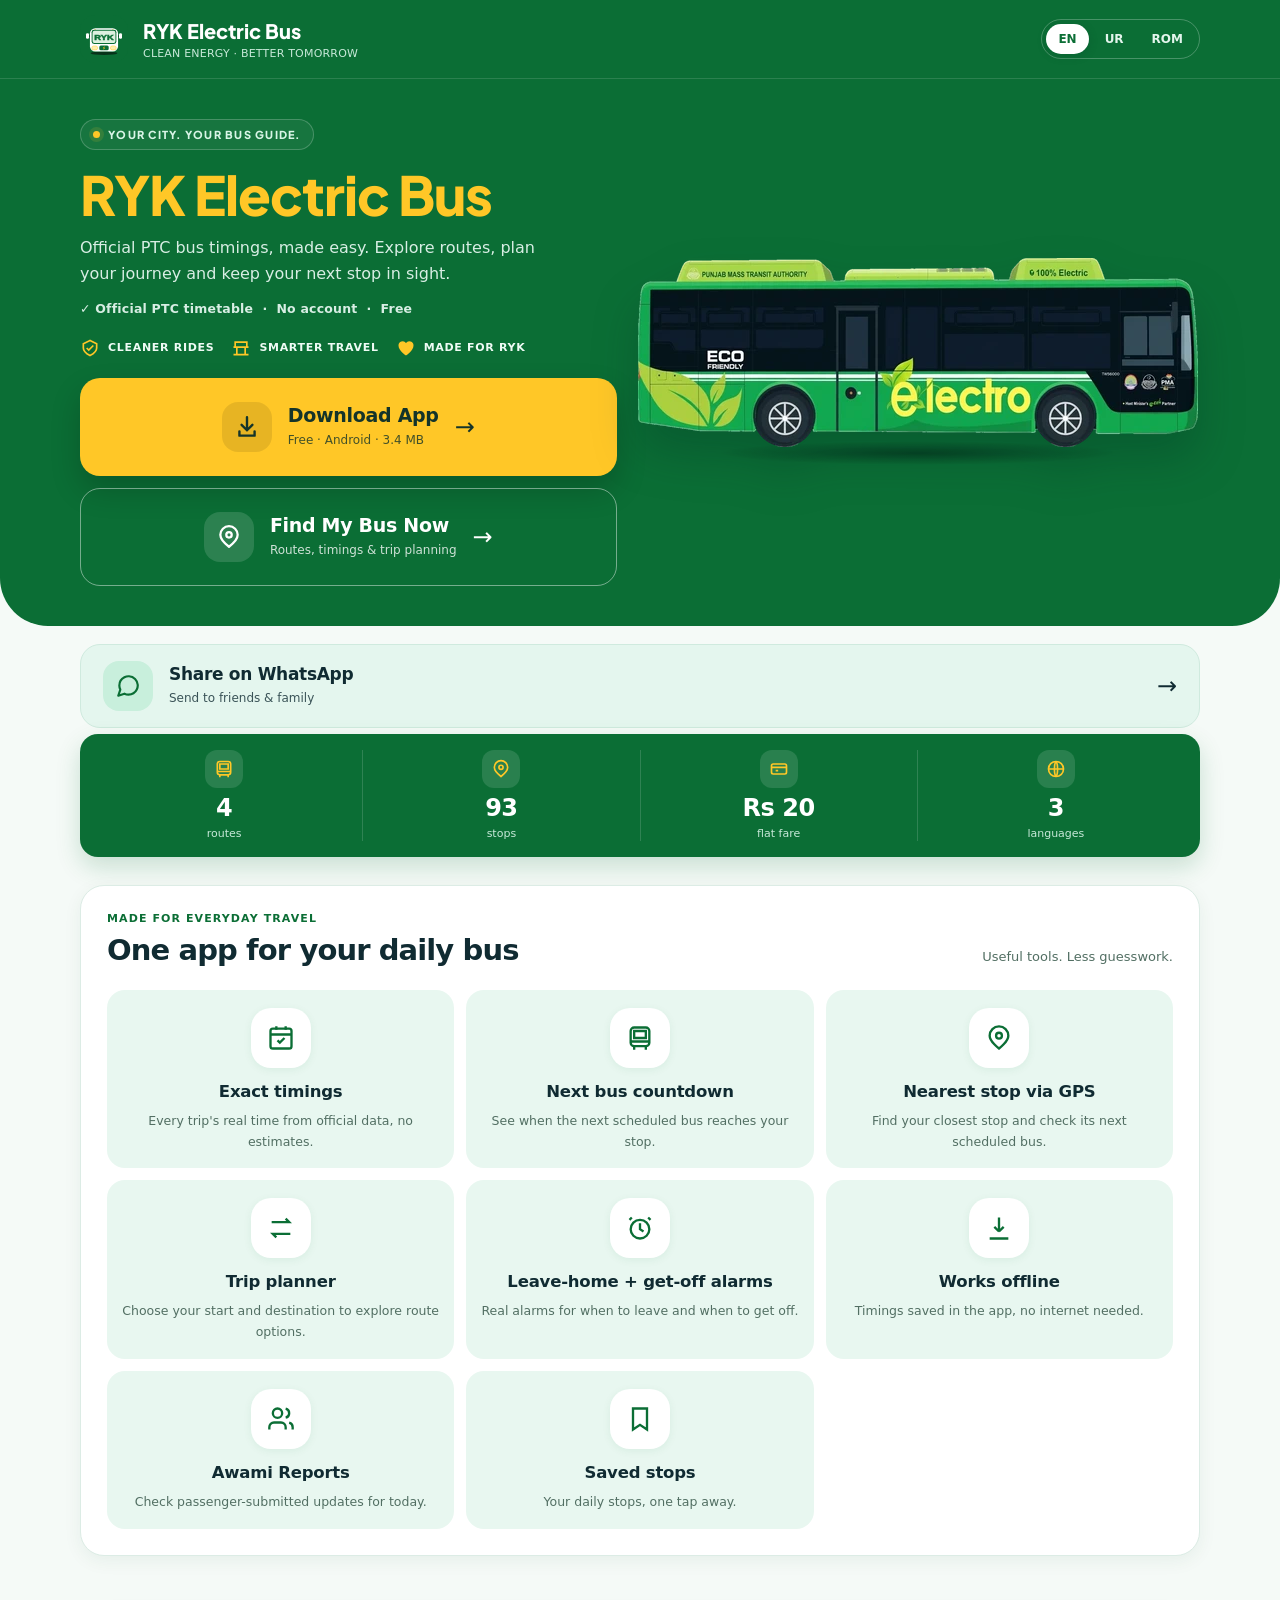
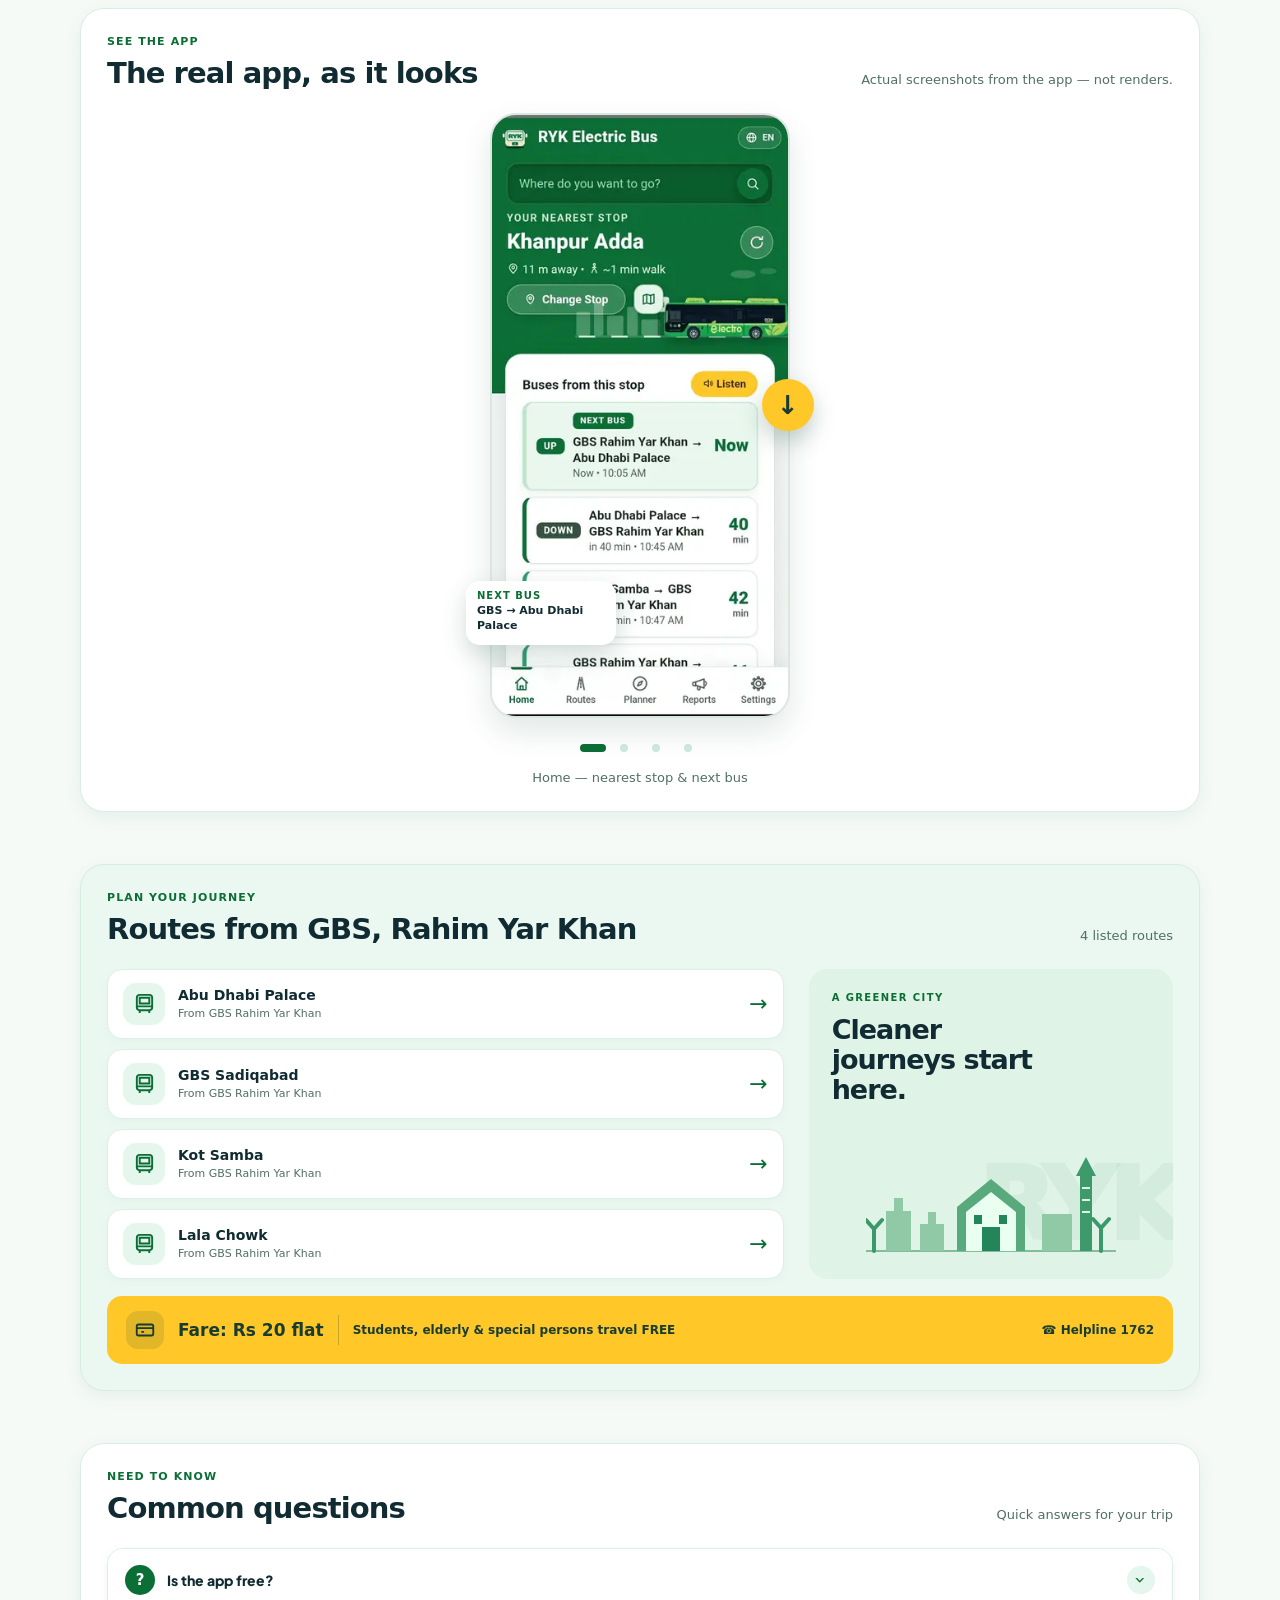
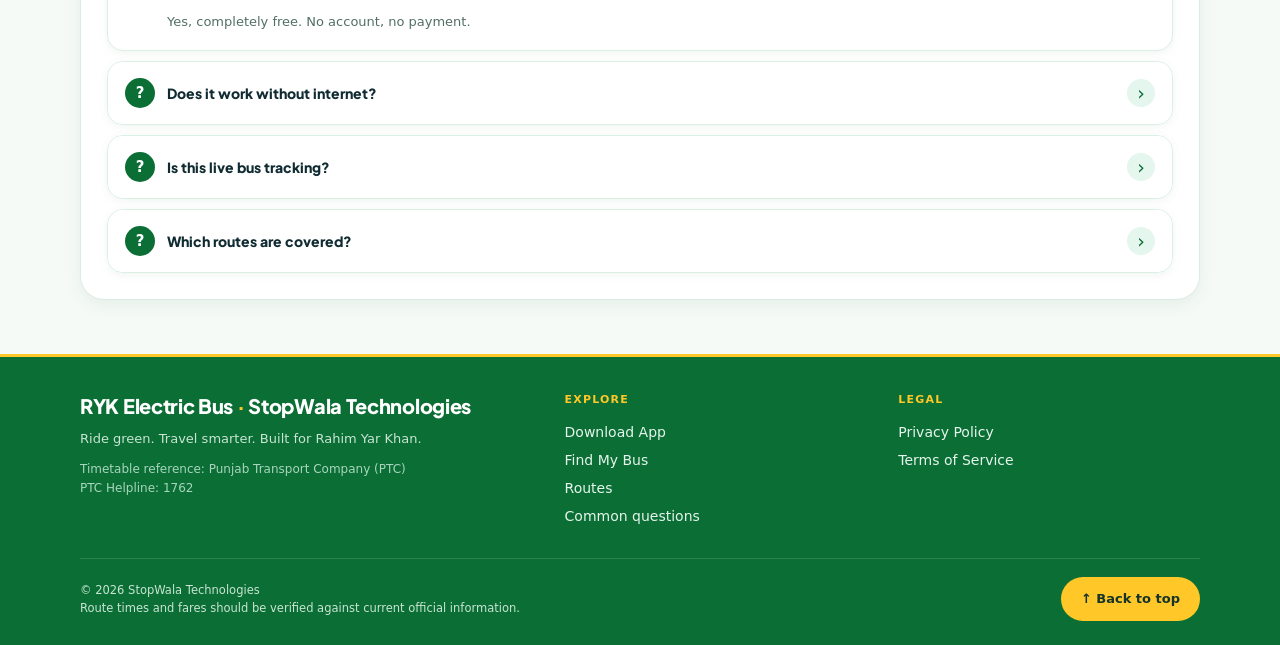
==== index.html @ f7f1b294 "Web Proxy MVP — custom proxy per session" ====
<!DOCTYPE html>
<html lang="en">
<head>
<meta charset="UTF-8">
<meta name="viewport" content="width=device-width, initial-scale=1">
<title>RYK Electric Bus — Rahim Yar Khan Bus Timings & Routes</title>
<meta name="description" content="PTC Electric Bus Rahim Yar Khan timings: all 4 routes from GBS to Abu Dhabi Palace, Sadiqabad, Kot Samba & Lala Chowk. Nearest stop, planner, alarms, offline. Free.">
<meta name="theme-color" content="#0b6e4f">
<meta property="og:title" content="RYK Electric Bus — Rahim Yar Khan Bus Timings & Routes">
<meta property="og:description" content="PTC Electric Bus Rahim Yar Khan timings: all 4 routes from GBS to Abu Dhabi Palace, Sadiqabad, Kot Samba & Lala Chowk. Nearest stop, planner, alarms, offline. Free.">
<meta property="og:type" content="website">
<meta property="og:url" content="https://rykbus.dpdns.org/">
<meta property="og:image" content="https://rykbus.dpdns.org/og-image.jpg">
<meta property="og:image:width" content="2048">
<meta property="og:image:height" content="1081">
<meta property="og:image:alt" content="RYK Electric Bus — Rahim Yar Khan bus timings, routes and stops">
<meta name="twitter:card" content="summary_large_image">
<meta name="twitter:image" content="https://rykbus.dpdns.org/og-image.jpg">
<link rel="canonical" href="https://rykbus.dpdns.org/">
<meta name="keywords" content="RYK Electric Bus, Rahim Yar Khan electric bus, PTC Electric Bus, RYK bus timings, Rahim Yar Khan bus routes, GBS Rahim Yar Khan, Abu Dhabi Palace bus, Sadiqabad bus, Kot Samba bus, Lala Chowk bus, eTransit Punjab">
<script type="application/ld+json">{"@context":"https://schema.org","@type":"MobileApplication","name":"RYK Electric Bus","applicationCategory":"TravelApplication","operatingSystem":"Android","offers":{"@type":"Offer","price":"0","priceCurrency":"PKR"},"author":{"@type":"Organization","name":"StopWala Technologies"},"inLanguage":["en","ur"],"description":"PTC Electric Bus Rahim Yar Khan timings: all 4 routes from GBS to Abu Dhabi Palace, Sadiqabad, Kot Samba & Lala Chowk. Nearest stop, planner, alarms, offline. Free."}</script>
<!-- GA4 (web-only): gtag.js loads + config fires ONLY on the real website host.
     The same files are bundled inside the Android app (appassets/local origin),
     so app usage never pollutes website analytics. Async + wrapped in try/catch
     so it never blocks rendering and fails silently offline. -->
<script>
(function(){try{
var h=location.hostname;
if(h!=="rykbus.dpdns.org"&&h!=="www.rykbus.dpdns.org")return;
window.dataLayer=window.dataLayer||[];
window.gtag=function(){window.dataLayer.push(arguments);};
window.gtag("js",new Date());
window.gtag("config","G-5K8GK2FSLQ");
var done=false;
function loadGA(){if(done)return;done=true;
var s=document.createElement("script");
s.async=true;
s.src="https://www.googletagmanager.com/gtag/js?id=G-5K8GK2FSLQ";
(document.head||document.documentElement).appendChild(s);}
["pointerdown","keydown","scroll","touchstart"].forEach(function(e){window.addEventListener(e,loadGA,{once:true,passive:true});});
setTimeout(loadGA,4000);
}catch(e){/* analytics must never break the app */}})();
</script>
<meta name="mobile-web-app-capable" content="yes">
<meta name="apple-mobile-web-app-capable" content="yes">
<meta name="apple-mobile-web-app-status-bar-style" content="default">
<link rel="preconnect" href="https://www.googletagmanager.com">
<link rel="preconnect" href="https://www.google-analytics.com">
<link rel="manifest" href="manifest.json">
<link rel="icon" href="icon-192.png">
<link rel="apple-touch-icon" href="icon-192.png">
<link rel="preload" as="image" imagesrcset="splash-bus-apk-560.webp 560w, splash-bus-apk-880.webp 880w, splash-bus-apk.webp 1250w" imagesizes="(max-width:760px) calc(100vw - 28px), 560px" fetchpriority="high">
<style>@font-face{font-family:'Plus Jakarta Sans';font-style:normal;font-weight:700;font-display:swap;src:url(./fonts/plus-jakarta-sans-latin.woff2) format('woff2')}@font-face{font-family:'Plus Jakarta Sans';font-style:normal;font-weight:800;font-display:swap;src:url(./fonts/plus-jakarta-sans-latin.woff2) format('woff2')}
:root{
  --green:#0B6E35;--mint:#e8f7f0;--mint2:#f4fbf7;--yellow:#FFC727;--ink:#102b32;--muted:#526f63;
  --line:#dcece5;--white:#fff;--shadow:0 14px 36px rgba(11,110,53,.09);
}
*{box-sizing:border-box;margin:0;padding:0}
html{scroll-behavior:smooth}
body{font-family:Inter,ui-sans-serif,system-ui,-apple-system,"Segoe UI",Roboto,Arial,sans-serif;background:#f5faf7;color:var(--ink);-webkit-font-smoothing:antialiased}
a{color:inherit;text-decoration:none}
button,a{-webkit-tap-highlight-color:transparent}
button{font:inherit}
.container{width:min(1120px,calc(100% - 36px));margin-inline:auto}
img{height:auto}
.topbar{position:sticky;top:0;z-index:20;background:var(--green);color:white;border-bottom:1px solid rgba(255,255,255,.13)}
.nav{min-height:78px;display:flex;align-items:center;gap:15px}
.brandmark{width:48px;height:48px;border-radius:15px;flex:none;overflow:hidden}
.brandmark img{width:48px;height:48px;display:block}
.brand{min-width:0;flex:1}
.brand h1{font-family:'Plus Jakarta Sans',system-ui,-apple-system,"Segoe UI",Roboto,sans-serif;font-size:clamp(16px,2vw,20px);font-weight:800;letter-spacing:0;line-height:1.15}
.brand p{font-size:11px;color:#c8e9d9;margin-top:5px;letter-spacing:.2px}
.lang{display:flex;align-items:center;gap:4px;border:1px solid rgba(255,255,255,.25);border-radius:999px;padding:4px}
.lang button{border:0;background:transparent;color:#e3f5ec;padding:8px 12px;border-radius:999px;font-size:12px;font-weight:800;cursor:pointer}
.lang button.active{background:#fff;color:var(--green);box-shadow:0 2px 8px #003e2d40}
.hero{position:relative;overflow:hidden;color:#fff;background:var(--green);border-radius:0 0 48px 48px}
.hero-grid{min-height:420px;display:grid;grid-template-columns:1fr 1.05fr;grid-template-areas:"text bus" "actions bus";align-items:center;gap:20px;padding-top:40px;padding-bottom:40px;position:relative;z-index:1}.hero-text{grid-area:text}.hero-actions{grid-area:actions;display:grid;grid-template-columns:1fr;gap:12px}.bus-stage{grid-area:bus}
.eyebrow{font-family:'Plus Jakarta Sans',system-ui,-apple-system,"Segoe UI",Roboto,sans-serif;display:inline-flex;align-items:center;gap:8px;padding:8px 12px;border:1px solid #ffffff35;background:#ffffff0d;border-radius:999px;color:#d9f5e7;font-size:11px;font-weight:800;letter-spacing:1.25px;text-transform:uppercase}
.eyebrow i{width:7px;height:7px;background:var(--yellow);border-radius:50%;box-shadow:0 0 0 4px #ffc72720}
.hero h2{font-family:'Plus Jakarta Sans',system-ui,-apple-system,"Segoe UI",Roboto,sans-serif;font-size:clamp(34px,4.8vw,54px);line-height:.99;letter-spacing:-1px;font-weight:800;margin:18px 0 14px;max-width:570px}
.hero h2 span{color:var(--yellow)}
.hero-copy{font-size:16px;line-height:1.6;color:#d8eee4;max-width:460px}
.hero-points{display:flex;flex-wrap:wrap;gap:17px;margin-top:22px}
.hero-point{display:flex;align-items:center;gap:8px;font-size:11px;font-weight:800;letter-spacing:.7px;color:#effbf5}
.hero-point svg{width:20px;height:20px;color:var(--yellow)}
.bus-stage{min-height:300px;display:grid;place-items:center;position:relative}
.bus-photo{display:block}@keyframes busIn{from{transform:translateX(-24px);opacity:0}to{transform:translateX(0);opacity:1}}.bus-wrap{animation:busIn 1.1s ease-out both}@media (prefers-reduced-motion:reduce){.bus-wrap{animation:none}}.bus-wrap{position:relative;width:100%;max-width:560px}.bus-photo{width:100%;display:block;position:relative;z-index:1;filter:drop-shadow(0 25px 22px #002f2545)}.road{display:none}.hero-stats{display:none}.bus-ground{position:absolute;left:50%;transform:translateX(-50%);top:100%;margin-top:-6px;width:72%;height:24px;background:radial-gradient(ellipse at center,rgba(0,25,18,.5) 0%,rgba(0,25,18,0) 70%);pointer-events:none;z-index:0}
.actions{display:grid;grid-template-columns:1fr 1fr;gap:16px;margin-top:-1px;padding-top:22px;padding-bottom:22px}
.action{display:flex;align-items:center;justify-content:center;gap:16px;padding:20px 22px;border-radius:20px;min-height:98px;transition:transform .2s,box-shadow .2s}
.action:hover{transform:translateY(-3px);box-shadow:var(--shadow)}
.action.primary{background:var(--yellow);color:#14342a;box-shadow:0 14px 30px #00000030}
.action.secondary{background:transparent;color:#fff;border:1.5px solid #ffffff70}
.action-icon{width:50px;height:50px;border-radius:16px;display:grid;place-items:center;flex:none}
.primary .action-icon{background:#00000018;color:#14342a}
.secondary .action-icon{background:#ffffff22;color:#fff}
.action-icon svg{width:26px;height:26px}
.action-text{flex:none}
.action-text strong{display:block;font-size:19px;letter-spacing:-.3px}
.action-text small{display:block;margin-top:5px;font-size:12px;line-height:1.5;opacity:.8}
.arrow{font-size:24px;font-weight:400}
.section{padding:26px 0}
.panel{background:#fff;border:1px solid var(--line);border-radius:24px;box-shadow:0 5px 18px #164d3510;padding:26px}
.section-head{display:flex;align-items:end;justify-content:space-between;gap:16px;margin-bottom:23px}
.section-head h3{font-size:clamp(22px,3vw,29px);letter-spacing:-.9px;font-weight:850}
.section-head p{color:var(--muted);font-size:13px;line-height:1.5}
.mini-label{font-size:11px;color:var(--green);font-weight:850;letter-spacing:1.1px;text-transform:uppercase;margin-bottom:8px}
.features{display:grid;grid-template-columns:repeat(3,1fr);gap:12px}
.feature{padding:18px 14px 16px;text-align:center;background:var(--mint);border-radius:18px}
.feature-icon{width:60px;height:60px;border-radius:20px;background:#fff;color:var(--green);display:grid;place-items:center;margin:0 auto 13px;box-shadow:0 2px 8px #0b6e3512}
.feature-icon svg{width:28px;height:28px}
.feature h4{font-size:16.5px;font-weight:800;line-height:1.35;margin-bottom:8px;letter-spacing:-.2px}
.feature p{font-size:12.5px;line-height:1.65;color:var(--muted)}
.shots{display:grid;grid-template-columns:repeat(4,1fr);gap:16px}
.shot{text-align:center}
.shot .frame{border:2px solid #dde7e1;border-radius:26px;overflow:hidden;box-shadow:0 8px 20px #164d3512;background:#fff}
.shot .frame img{width:100%;display:block}
.shot b{display:block;font-size:13px;margin-top:10px}
.shot span{font-size:11.5px;color:var(--muted)}
.routes-panel{background:#eaf8f1;border-color:#d4eee1}
.route-layout{display:grid;grid-template-columns:1.3fr .7fr;gap:25px;align-items:stretch}
.route-list{display:grid;gap:10px}
.route-card{display:flex;align-items:center;gap:13px;background:#fff;border:1px solid #dceee5;border-radius:15px;padding:13px 15px;box-shadow:0 3px 9px #15553a08;transition:transform .2s,border-color .2s}
.route-card:hover{transform:translateX(3px);border-color:#8bc9a9}
.route-icon{width:42px;height:42px;border-radius:13px;background:#e5f7ed;color:var(--green);display:grid;place-items:center;flex:none}
.route-icon svg{width:23px;height:23px}
.route-name{display:block;font-size:14px;font-weight:850}
.route-sub{display:block;font-size:11px;color:var(--muted);margin-top:4px}
.route-arrow{margin-left:auto;font-size:22px;color:var(--green)}
.city-card{border-radius:19px;background:#dff3e6;padding:23px;display:flex;flex-direction:column;justify-content:space-between;min-height:280px;overflow:hidden;position:relative}
.city-card:after{content:"RYK";font-size:100px;letter-spacing:-7px;font-weight:950;color:#0b6e350d;position:absolute;bottom:15px;right:-5px}
.city-card .city-tag{font-size:10px;letter-spacing:1.4px;text-transform:uppercase;font-weight:850;color:var(--green)}
.city-card h4{font-size:27px;line-height:1.12;letter-spacing:-1px;max-width:220px;margin-top:12px;position:relative;z-index:1}
.city-art{width:100%;max-width:250px;align-self:center;position:relative;z-index:1;margin-top:15px}
.farebar{display:flex;align-items:center;gap:14px;background:var(--yellow);border-radius:15px;padding:15px 19px;margin-top:17px;color:#183c30}
.fare-icon{width:38px;height:38px;background:#173f3020;border-radius:12px;display:grid;place-items:center;flex:none}
.fare-icon svg{width:22px;height:22px}
.fare-main{font-size:17px;font-weight:900;white-space:nowrap}
.fare-divider{height:30px;width:1px;background:#19463240}
.fare-note{font-size:12px;font-weight:650;line-height:1.5;flex:1}
.helpline{font-size:12px;font-weight:850;white-space:nowrap}
.faq-list{display:grid;gap:10px}
.faq-item{background:#fff;border:1px solid #dcefe4;border-radius:16px;box-shadow:0 2px 10px #0b6e3510;overflow:hidden}
.faq-q{display:flex;align-items:center;gap:12px;padding:16px 17px;width:100%;background:#fff;border:0;text-align:left;cursor:pointer;color:var(--ink)}
.qmark{width:30px;height:30px;border-radius:99px;background:var(--green);color:white;display:grid;place-items:center;font-size:15px;font-weight:900;flex:none}
.qtext{flex:1;font-family:'Plus Jakarta Sans',system-ui,-apple-system,"Segoe UI",Roboto,sans-serif;font-size:14px;font-weight:800}
.chevron{width:28px;height:28px;flex:none;border-radius:99px;background:#e4f6ee;color:var(--green);display:grid;place-items:center;font-size:19px;transition:transform .2s}
.faq-answer{display:none;padding:0 17px 17px 59px;color:var(--muted);font-size:13px;line-height:1.7}
.faq-item.open .faq-answer{display:block}
.faq-item.open .chevron{transform:rotate(90deg)}
.footer{margin-top:28px;background:var(--green);color:#e5f6ed;padding:36px 0 24px;border-top:3px solid var(--yellow)}
.foot-grid{display:grid;grid-template-columns:1.5fr 1fr 1fr;gap:32px}
.foot-brand{font-family:'Plus Jakarta Sans',system-ui,-apple-system,"Segoe UI",Roboto,sans-serif;font-size:20px;font-weight:800;color:#fff;letter-spacing:-.3px}
.foot-tag{font-size:13px;line-height:1.7;color:#c8e5d3;margin-top:10px}
.foot-ref{font-size:12px;color:#a8d6bd;margin-top:10px;line-height:1.6}
.foot-col h4{font-size:11px;letter-spacing:1.2px;text-transform:uppercase;color:var(--yellow);margin-bottom:12px}
.foot-col a{display:block;color:#e5f6ed;text-decoration:none;font-size:14px;padding:6px 0}
.foot-bottom{border-top:1px solid #ffffff20;margin-top:28px;padding-top:18px;display:flex;justify-content:space-between;align-items:center;gap:16px;flex-wrap:wrap;color:#c8e5d3;font-size:11.5px;line-height:1.6}
.to-top{background:var(--yellow);color:#14342a;border:0;border-radius:999px;padding:12px 20px;font-size:13px;font-weight:800;cursor:pointer;white-space:nowrap;text-decoration:none}
.wa-wrap{margin-top:18px}.wa-share{display:flex;align-items:center;gap:16px;padding:16px 22px;border-radius:20px;background:#e4f6ee;border:1px solid #cfeade;color:var(--ink);text-decoration:none;margin-bottom:6px}
.wa-share .wa-icon{width:50px;height:50px;flex:none;border-radius:16px;background:#c8efdc;color:var(--green);display:grid;place-items:center}
.wa-share .wa-icon svg{width:26px;height:26px}
.wa-share strong{display:block;font-size:17px;letter-spacing:-.3px}
.wa-share small{display:block;margin-top:5px;font-size:12px;line-height:1.5;opacity:.8}
.wa-share .arrow{font-size:24px;font-weight:400;margin-left:auto}
.sticky-dl{display:none;position:fixed;left:12px;right:12px;bottom:12px;z-index:60;background:var(--green);color:#fff;border-radius:16px;padding:12px 14px;box-shadow:0 12px 28px #00000045;align-items:center;gap:12px}
.sticky-dl.show{display:flex}
@media(min-width:761px){.sticky-dl{display:none!important}}
.sticky-dl a{flex:1;color:#fff;text-decoration:none}
.sticky-dl strong{display:block;font-size:15px}
.sticky-dl small{display:block;font-size:11.5px;opacity:.85;margin-top:2px}
.sticky-x{width:32px;height:32px;flex:none;border:0;border-radius:99px;background:#ffffff22;color:#fff;font-size:20px;line-height:1;cursor:pointer}
@media(max-width:760px){
 .container{width:min(100% - 28px,560px)}
 .nav{min-height:68px;gap:10px}.brandmark{width:42px;height:42px;border-radius:13px}.brandmark img{width:42px;height:42px}
 .brand h1{font-size:13px}.brand p{font-size:9px}.lang button{padding:7px 8px;font-size:10px}
 .hero-grid{flex:1;display:flex;flex-direction:column;align-items:stretch;grid-template-columns:1fr;gap:0;padding-top:24px;padding-bottom:0;min-height:auto}.hero-actions{margin-top:18px}
 .hero h2{font-size:clamp(32px,9vw,48px);letter-spacing:-.5px;margin-top:12px}
 .hero-copy{font-size:14px;max-width:420px}
 .hero-points{margin-top:14px;gap:8px}.hero-point{gap:6px}.hero-point svg{width:16px;height:16px}
 .bus-stage{margin-top:auto;min-height:0;display:block}.bus-wrap{max-width:340px;margin:0 auto}
 .actions{gap:10px;padding-top:12px;padding-bottom:15px}
 .hero{display:flex;flex-direction:column;border-radius:0;min-height:calc(100vh - 68px);min-height:calc(100svh - 68px)} .road{display:block;flex:none;height:64px;background:#262626;margin-top:-8px;position:relative;overflow:hidden;width:100%}.road .lane{position:absolute;left:0;right:0;top:50%;height:4px;transform:translateY(-50%);background:repeating-linear-gradient(90deg,var(--yellow) 0 26px,transparent 26px 52px)}.bus-ground{display:none}
 @media(max-width:760px) and (min-height:850px){.hero-stats{display:grid;grid-template-columns:1fr 1fr;gap:10px;margin-top:18px}.hero-stats .hs{background:#ffffff14;border:1px solid #ffffff2e;border-radius:14px;padding:12px 14px;text-align:center}.hero-stats .hs b{display:block;font-size:20px;color:#fff;line-height:1}.hero-stats .hs span{font-size:11px;color:#c8e9d9}section.stats{display:none}}
 .action{padding:15px 13px;gap:10px;min-height:90px;border-radius:16px}
 .action-icon{width:39px;height:39px;border-radius:12px}.action-icon svg{width:22px;height:22px}
 .action-text strong{font-size:18px}.action-text small{font-size:12px}.arrow{font-size:19px}
 .wa-share{padding:15px 13px;gap:10px}.wa-share .wa-icon{width:39px;height:39px;border-radius:12px}.wa-share .wa-icon svg{width:22px;height:22px}.wa-share strong{font-size:14px}.wa-share small{font-size:10px}.wa-share .arrow{font-size:19px}
 .section{padding:13px 0}.panel{padding:19px 15px;border-radius:20px}
 .stats{padding:14px 4px}.stats div b{font-size:22px}.stats .st-ic{width:34px;height:34px;border-radius:11px}
 .section-head{align-items:start;flex-direction:column;gap:5px;margin-bottom:18px}
 .features{grid-template-columns:repeat(2,1fr);gap:10px}
 .feature{padding:15px 10px 14px;border:0}
 .feature-icon{width:50px;height:50px;border-radius:16px;margin-bottom:10px}
 .feature-icon svg{width:26px;height:26px}
 .feature h4{font-size:14.5px}.feature p{font-size:11.5px}
 .shots{grid-template-columns:repeat(2,1fr)}
 .route-layout{grid-template-columns:1fr;gap:14px}
 .city-card{min-height:170px;padding:18px}
 .city-card h4{font-size:23px}.city-art{max-width:190px;max-height:100px;object-fit:contain;object-position:right bottom;position:absolute;right:10px;bottom:8px;opacity:.88}
 .faq-answer{padding:0 17px 15px 59px}
 .farebar{flex-wrap:wrap;gap:10px;padding:13px}
 .fare-main{font-size:15px}.fare-divider{display:none}.fare-note{flex-basis:calc(100% - 55px);font-size:11px}.helpline{width:100%;padding-left:48px}
 .foot-grid{grid-template-columns:1fr;gap:26px}.foot-bottom{flex-direction:column;align-items:flex-start}.to-top{width:100%;text-align:center}
}
@media(max-width:390px){
 .container{width:calc(100% - 22px)}.lang button{padding:6px 6px}.brand h1{font-size:13px}.brand p{font-size:9px}
 .actions{grid-template-columns:1fr}.action{min-height:76px}.action.primary{min-height:84px;box-shadow:0 14px 30px #00000030}
 .hero h2{font-size:31px}.hero-point{font-size:9px;letter-spacing:.4px}
 .stats div b{font-size:20px}
}
@media(prefers-reduced-motion:reduce){*,*:before,*:after{scroll-behavior:auto!important;animation:none!important;transition:none!important}}

.trust{font-size:12.5px;color:#d8eee4;margin-top:14px;font-weight:700;letter-spacing:.2px}
.stats{display:flex;background:var(--green);border-radius:18px;box-shadow:0 10px 24px #0b6e3530;padding:16px 6px;margin-top:2px;margin-bottom:2px}
.stats div{flex:1;text-align:center;border-right:1px solid rgba(255,255,255,.15)}
.stats div:last-child{border-right:0}
.stats .st-ic{display:grid;place-items:center;width:38px;height:38px;margin:0 auto 6px;border-radius:12px;background:rgba(255,255,255,.12);color:var(--yellow)}
.stats .st-ic svg{width:20px;height:20px}
.stats b{display:block;font-size:24px;font-weight:900;letter-spacing:-.5px;color:#fff}
.stats span{font-size:11px;color:#c8e9d9}
.car-wrap{position:relative;width:78%;max-width:300px;margin:6px auto 0}
.car-phone{border:2px solid #dde7e1;border-radius:26px;overflow:hidden;box-shadow:0 14px 30px #164d3520;background:#fff}
.car-phone img{width:100%;display:block}
.car-float{position:absolute;left:-8%;bottom:12%;background:#fff;border-radius:14px;box-shadow:0 10px 24px #164d3530;padding:9px 11px;width:50%;text-align:left}
.car-float b{display:block;font-size:10px;color:var(--green);letter-spacing:1px}
.car-float span{display:block;font-size:11px;font-weight:700;margin:3px 0;line-height:1.3}
.car-float strong{display:block;font-size:20px;color:var(--green)}
.car-badge{position:absolute;right:-24px;top:44%;width:52px;height:52px;border-radius:50%;background:var(--yellow);color:#183c30;display:grid;place-items:center;font-size:26px;font-weight:900;box-shadow:0 10px 22px #164d3540;text-decoration:none}
.car-dots{display:flex;gap:8px;justify-content:center;margin-top:18px}
.car-dots button{width:24px;height:24px;padding:0;border:0;background:transparent;cursor:pointer;display:grid;place-items:center}.car-dots button::after{content:"";width:8px;height:8px;border-radius:99px;background:#cfeade}
.car-dots button.on::after{width:26px;background:var(--green)}
.car-cap{text-align:center;font-size:13px;color:var(--muted);margin-top:10px}

 @media(max-width:760px) and (max-height:700px){
  .hero-grid{padding-top:12px}
  .hero-copy{font-size:13px;line-height:1.5}
  .hero-points{margin-top:8px}
  .hero-actions{gap:8px}
  .action{min-height:72px}.action.primary{min-height:76px}
  .bus-wrap{max-width:300px}
 }

 @media(max-width:760px) and (min-height:700px) and (max-height:849px){
  .hero-stats{display:flex;gap:0;margin-top:18px}
  .hero-stats .hs{flex:1;text-align:center;background:none;border:none;padding:0}
  .hero-stats .hs+.hs{border-left:1px solid #ffffff2e}
  .hero-stats .hs b{display:block;font-size:18px;color:#fff;line-height:1.2}
  .hero-stats .hs span{font-size:10px;color:#c8e9d9}
  section.stats{display:none}
 }
</style>
</head>
<body>
<header class="topbar">
  <div class="container nav">
    <a class="brandmark" href="#" aria-label="RYK Electric Bus home"><img src="app-icon.svg" width="512" height="512" alt="RYK Bus logo"></a>
    <div class="brand"><h1 data-en="RYK Electric Bus" data-ur="آر وائی کے الیکٹرک بس" data-rom="RYK Electric Bus">RYK Electric Bus</h1><p data-en="CLEAN ENERGY · BETTER TOMORROW" data-ur="صاف توانائی · بہتر کل" data-rom="CLEAN ENERGY · BETTER TOMORROW">CLEAN ENERGY · BETTER TOMORROW</p></div>
    <div class="lang" aria-label="Choose language">
      <button class="active" data-lang="en" aria-pressed="true">EN</button><button data-lang="ur" aria-pressed="false">UR</button><button data-lang="rom" aria-pressed="false">ROM</button>
    </div>
  </div>
</header>

<main>
<section class="hero">
 <div class="container hero-grid">
  <div class="hero-text">
   <div class="eyebrow"><i></i><span data-en="YOUR CITY. YOUR BUS GUIDE." data-ur="آپ کا شہر، آپ کی بس گائیڈ" data-rom="AAP KA SHEHAR. AAP KI BUS GUIDE.">YOUR CITY. YOUR BUS GUIDE.</span></div>
   <h2><span data-en="RYK" data-ur="RYK" data-rom="RYK">RYK</span> <span data-en="Electric Bus" data-ur="الیکٹرک بس" data-rom="Electric Bus">Electric Bus</span></h2>
   <p class="hero-copy" data-en="Official PTC bus timings, made easy. Explore routes, plan your journey and keep your next stop in sight." data-ur="سرکاری PTC بس اوقات، اب آسان۔ روٹس دیکھیں، سفر کی منصوبہ بندی کریں اور اپنے اگلے اسٹاپ سے باخبر رہیں۔" data-rom="Official PTC bus timings, ab asaan. Routes dekhein, safar plan karein aur apne aglay stop se ba-khabar rahein.">Official PTC bus timings, made easy. Explore routes, plan your journey and keep your next stop in sight.</p>
   <p class="trust">✓ Official PTC timetable &nbsp;·&nbsp; No account &nbsp;·&nbsp; Free</p>
   <div class="hero-points">
    <div class="hero-point"><svg viewBox="0 0 24 24" fill="none" stroke="currentColor" stroke-width="2"><path d="M12 3 4 7v5c0 5 8 9 8 9s8-4 8-9V7l-8-4Z"/><path d="m8 12 2.5 2.5L16 9"/></svg><span data-en="CLEANER RIDES" data-ur="صاف سفر" data-rom="SAAF RIDES">CLEANER RIDES</span></div>
    <div class="hero-point"><svg viewBox="0 0 24 24" fill="none" stroke="currentColor" stroke-width="2"><path d="M3 11h18M5 11V5h14v6M7 11v9m10-9v9M3 20h18"/></svg><span data-en="SMARTER TRAVEL" data-ur="آسان سفر" data-rom="SMARTER TRAVEL">SMARTER TRAVEL</span></div>
    <div class="hero-point"><svg viewBox="0 0 24 24" fill="currentColor"><path d="M12 21s-9-5.7-9-12a5 5 0 0 1 9-3 5 5 0 0 1 9 3c0 6.3-9 12-9 12Z"/></svg><span data-en="MADE FOR RYK" data-ur="رحیم یار خان کے لیے" data-rom="RYK KE LIYE">MADE FOR RYK</span></div>
   </div>
  </div>
<div class="hero-actions">
 <a class="action primary" href="rykbus.apk">
  <span class="action-icon"><svg viewBox="0 0 24 24" fill="none" stroke="currentColor" stroke-width="2.2" stroke-linecap="round" stroke-linejoin="round"><path d="M12 3v12m-5-5 5 5 5-5"/><path d="M5 16v4h14v-4"/></svg></span>
  <span class="action-text"><strong data-en="Download App" data-ur="ایپ ڈاؤن لوڈ کریں" data-rom="App Download Karein">Download App</strong><small data-en="Free · Android · 3.4 MB" data-ur="مفت · اینڈرائیڈ · 3.4 MB" data-rom="Free · Android · 3.4 MB">Free · Android · 3.4 MB</small></span><span class="arrow">→</span>
 </a>
 <a class="action secondary" href="app.html">
  <span class="action-icon"><svg viewBox="0 0 24 24" fill="none" stroke="currentColor" stroke-width="2.1" stroke-linecap="round" stroke-linejoin="round"><path d="M20 10c0 5-8 11-8 11S4 15 4 10a8 8 0 1 1 16 0Z"/><circle cx="12" cy="10" r="2.5"/></svg></span>
  <span class="action-text"><strong data-en="Find My Bus Now" data-ur="اپنی بس ابھی تلاش کریں" data-rom="Apni Bus Abhi Dhoondein">Find My Bus Now</strong><small data-en="Routes, timings & trip planning" data-ur="روٹس، اوقات اور سفر کی منصوبہ بندی" data-rom="Routes, timings aur trip planning">Routes, timings &amp; trip planning</small></span><span class="arrow">→</span>
 </a>
</div>
  <div class="hero-stats">
   <div class="hs"><b>4</b><span>routes</span></div>
   <div class="hs"><b>93</b><span>stops</span></div>
   <div class="hs"><b>Rs 20</b><span>flat fare</span></div>
   <div class="hs"><b>3</b><span>languages</span></div>
  </div>
  <div class="bus-stage">
   <div class="bus-wrap"><img class="bus-photo" src="splash-bus-apk.webp" width="1250" height="422" srcset="splash-bus-apk-560.webp 560w, splash-bus-apk-880.webp 880w, splash-bus-apk.webp 1250w" sizes="(max-width:760px) calc(100vw - 28px), 560px" alt="PTC electric bus illustration" fetchpriority="high"><span class="bus-ground" aria-hidden="true"></span></div>
  </div>
 </div>
 <div class="road" aria-hidden="true"><span class="lane"></span></div>
</section>

<div class="container wa-wrap">
 <a class="wa-share" href="https://wa.me/?text=RYK%20Electric%20Bus%20%E2%80%94%20Rahim%20Yar%20Khan%20ki%20PTC%20bus%20timings%2C%20routes%20aur%20planner%2C%20offline%20bhi%21%20Download%20karein%3A%20https%3A%2F%2Frykbus.dpdns.org%2F" target="_blank" rel="noopener">
  <span class="wa-icon"><svg viewBox="0 0 24 24" fill="none" stroke="currentColor" stroke-width="2" stroke-linecap="round" stroke-linejoin="round"><path d="M21 11.5a8.38 8.38 0 0 1-.9 3.8 8.5 8.5 0 0 1-7.6 4.7 8.38 8.38 0 0 1-3.8-.9L3 21l1.9-5.7a8.38 8.38 0 0 1-.9-3.8 8.5 8.5 0 0 1 4.7-7.6 8.38 8.38 0 0 1 3.8-.9h.5a8.48 8.48 0 0 1 8 8v.5z"/></svg></span>
  <span><strong data-en="Share on WhatsApp" data-ur="واٹس ایپ پر شیئر کریں" data-rom="WhatsApp par share karein">Share on WhatsApp</strong><small data-en="Send to friends &amp; family" data-ur="دوستوں اور گھر والوں کو بھیجیں" data-rom="Doston aur family ko bhejein">Send to friends &amp; family</small></span><span class="arrow">→</span>
 </a>
</div>

<section class="container stats">
 <div><span class="st-ic"><svg viewBox="0 0 24 24" fill="none" stroke="currentColor" stroke-width="2"><rect x="4" y="3" width="16" height="16" rx="3"/><path d="M7 6h10v6H7zM7 22v-3m10 3v-3M4 15h16"/></svg></span><b>4</b><span>routes</span></div>
 <div><span class="st-ic"><svg viewBox="0 0 24 24" fill="none" stroke="currentColor" stroke-width="2"><path d="M20 10c0 5-8 11-8 11S4 15 4 10a8 8 0 1 1 16 0Z"/><circle cx="12" cy="10" r="2.5"/></svg></span><b>93</b><span>stops</span></div>
 <div><span class="st-ic"><svg viewBox="0 0 24 24" fill="none" stroke="currentColor" stroke-width="2"><rect x="3" y="6" width="18" height="12" rx="2"/><path d="M3 10h18M8 14h3"/></svg></span><b>Rs 20</b><span>flat fare</span></div>
 <div><span class="st-ic"><svg viewBox="0 0 24 24" fill="none" stroke="currentColor" stroke-width="2"><circle cx="12" cy="12" r="9"/><path d="M3 12h18M12 3c2.5 2.5 2.5 15.5 0 18M12 3c-2.5 2.5-2.5 15.5 0 18"/></svg></span><b>3</b><span>languages</span></div>
</section>

<section class="section container">
 <div class="panel">
  <div class="section-head"><div><div class="mini-label" data-en="MADE FOR EVERYDAY TRAVEL" data-ur="روزمرہ سفر کے لیے" data-rom="ROZ MARA SAFAR KE LIYE">MADE FOR EVERYDAY TRAVEL</div><h3 data-en="One app for your daily bus" data-ur="روزانہ بس کے لیے ایک ایپ" data-rom="Rozana bus ke liye aik app">One app for your daily bus</h3></div><p data-en="Useful tools. Less guesswork." data-ur="کارآمد سہولتیں، کم الجھن" data-rom="Useful tools. Kam pareshani.">Useful tools. Less guesswork.</p></div>
  <div class="features">
   <article class="feature"><div class="feature-icon"><svg viewBox="0 0 24 24" fill="none" stroke="currentColor" stroke-width="2"><rect x="3" y="4" width="18" height="17" rx="2"/><path d="M8 2v3M16 2v3M3 9h18M9 14l2 2 4-4"/></svg></div><h4 data-en="Exact timings" data-ur="اصل اوقات" data-rom="Exact timings">Exact timings</h4><p data-en="Every trip's real time from official data, no estimates." data-ur="سرکاری ڈیٹا سے ہر ٹرپ کا اصل وقت، اندازہ نہیں۔" data-rom="Official data se har trip ka asal waqt, andaza nahi.">Every trip's real time from official data, no estimates.</p></article>
   <article class="feature"><div class="feature-icon"><svg viewBox="0 0 24 24" fill="none" stroke="currentColor" stroke-width="2"><rect x="4" y="3" width="16" height="16" rx="3"/><path d="M7 6h10v6H7zM7 22v-3m10 3v-3M4 15h16"/></svg></div><h4 data-en="Next bus countdown" data-ur="اگلی بس کی الٹی گنتی" data-rom="Next bus countdown">Next bus countdown</h4><p data-en="See when the next scheduled bus reaches your stop." data-ur="دیکھیں اگلی مقررہ بس آپ کے اسٹاپ پر کب پہنچے گی۔" data-rom="Dekhein agli scheduled bus aap ke stop par kab pahunche gi.">See when the next scheduled bus reaches your stop.</p></article>
   <article class="feature"><div class="feature-icon"><svg viewBox="0 0 24 24" fill="none" stroke="currentColor" stroke-width="2"><path d="M20 10c0 5-8 11-8 11S4 15 4 10a8 8 0 1 1 16 0Z"/><circle cx="12" cy="10" r="2.5"/></svg></div><h4 data-en="Nearest stop via GPS" data-ur="GPS سے قریبی اسٹاپ" data-rom="GPS se qareebi stop">Nearest stop via GPS</h4><p data-en="Find your closest stop and check its next scheduled bus." data-ur="قریبی اسٹاپ اور اگلی مقررہ بس دیکھیں۔" data-rom="Qareebi stop aur agli scheduled bus dekhein.">Find your closest stop and check its next scheduled bus.</p></article>
   <article class="feature"><div class="feature-icon"><svg viewBox="0 0 24 24" fill="none" stroke="currentColor" stroke-width="2"><path d="M4 7h15l-3-3M20 17H5l3 3"/></svg></div><h4 data-en="Trip planner" data-ur="سفر کی منصوبہ بندی" data-rom="Trip planner">Trip planner</h4><p data-en="Choose your start and destination to explore route options." data-ur="اپنی روانگی اور منزل منتخب کر کے روٹ دیکھیں۔" data-rom="Start aur destination select karke route dekhein.">Choose your start and destination to explore route options.</p></article>
   <article class="feature"><div class="feature-icon"><svg viewBox="0 0 24 24" fill="none" stroke="currentColor" stroke-width="2"><circle cx="12" cy="13" r="8"/><path d="M12 8v5l3 2M5 3 3 5m16-2 2 2"/></svg></div><h4 data-en="Leave-home + get-off alarms" data-ur="روانگی اور اترنے کے الارم" data-rom="Leave-home + get-off alarms">Leave-home + get-off alarms</h4><p data-en="Real alarms for when to leave and when to get off." data-ur="کب نکلنا ہے اور کب اترنا ہے، اس کے اصل الارم۔" data-rom="Kab nikalna hai aur kab utarna hai, is ke asal alarms.">Real alarms for when to leave and when to get off.</p></article>
   <article class="feature"><div class="feature-icon"><svg viewBox="0 0 24 24" fill="none" stroke="currentColor" stroke-width="2"><path d="M12 3v12m0 0 4-4m-4 4-4-4M4 21h16"/></svg></div><h4 data-en="Works offline" data-ur="آف لائن چلتا ہے" data-rom="Offline chalta hai">Works offline</h4><p data-en="Timings saved in the app, no internet needed." data-ur="اوقات ایپ میں محفوظ ہیں، انٹرنیٹ کی ضرورت نہیں۔" data-rom="Timings app me saved hain, internet ki zaroorat nahi.">Timings saved in the app, no internet needed.</p></article>
   <article class="feature"><div class="feature-icon"><svg viewBox="0 0 24 24" fill="none" stroke="currentColor" stroke-width="2"><path d="M16 21v-2a4 4 0 0 0-4-4H6a4 4 0 0 0-4 4v2"/><circle cx="9" cy="7" r="4"/><path d="M22 21v-2a4 4 0 0 0-3-3.87M16 3.13a4 4 0 0 1 0 7.75"/></svg></div><h4 data-en="Awami Reports" data-ur="عوامی رپورٹس" data-rom="Awami reports">Awami Reports</h4><p data-en="Check passenger-submitted updates for today." data-ur="آج کی مسافروں کی رپورٹس دیکھیں۔" data-rom="Aaj ki passengers ki reports dekhein.">Check passenger-submitted updates for today.</p></article>
   <article class="feature"><div class="feature-icon"><svg viewBox="0 0 24 24" fill="none" stroke="currentColor" stroke-width="2"><path d="M6 3h12v18l-6-4-6 4z"/></svg></div><h4 data-en="Saved stops" data-ur="محفوظ اسٹاپس" data-rom="Saved stops">Saved stops</h4><p data-en="Your daily stops, one tap away." data-ur="آپ کے روزانہ اسٹاپس، ایک ٹیپ کی دوری پر۔" data-rom="Aap ke rozana stops, aik tap ki doori par.">Your daily stops, one tap away.</p></article>
  </div>
 </div>
</section>

<section class="section container">
 <div class="panel">
  <div class="section-head"><div><div class="mini-label" data-en="SEE THE APP" data-ur="ایپ دیکھیں" data-rom="App dekhein">SEE THE APP</div><h3 data-en="The real app, as it looks" data-ur="اصل ایپ، جیسی نظر آتی ہے" data-rom="Asal app, jaisi nazar aati hai">The real app, as it looks</h3></div><p data-en="Actual screenshots from the app — not renders." data-ur="ایپ کے اصل اسکرین شاٹس — ڈیزائن نہیں۔" data-rom="App ke asal screenshots — design nahi.">Actual screenshots from the app — not renders.</p></div>
  <div class="car-wrap">
   <div class="car-phone"><img id="carImg" src="shot-home-en.webp" width="360" height="731" alt="App screenshot"></div>
   <div class="car-float"><b>NEXT BUS</b><span>GBS → Abu Dhabi Palace</span></div>
   <a class="car-badge" href="rykbus.apk" aria-label="Download app">↓</a>
  </div>
  <div class="car-dots"><button class="on" data-slide="0" aria-label="Slide 1"></button><button data-slide="1" aria-label="Slide 2"></button><button data-slide="2" aria-label="Slide 3"></button><button data-slide="3" aria-label="Slide 4"></button></div>
  <p class="car-cap" id="carCap">Home — nearest stop &amp; next bus</p>
 </div>
</section>

<section class="section container" id="routes">
 <div class="panel routes-panel">
  <div class="section-head"><div><div class="mini-label" data-en="PLAN YOUR JOURNEY" data-ur="اپنا سفر پلان کریں" data-rom="Apna safar plan karein">PLAN YOUR JOURNEY</div><h3 data-en="Routes from GBS, Rahim Yar Khan" data-ur="GBS رحیم یار خان سے روٹس" data-rom="GBS Rahim Yar Khan se routes">Routes from GBS, Rahim Yar Khan</h3></div><p data-en="4 listed routes" data-ur="4 روٹس" data-rom="4 routes">4 listed routes</p></div>
  <div class="route-layout">
   <div class="route-list">
    <a class="route-card" href="route-abu-dhabi-palace.html"><span class="route-icon"><svg viewBox="0 0 24 24" fill="none" stroke="currentColor" stroke-width="2"><rect x="4" y="3" width="16" height="16" rx="3"/><path d="M7 6h10v6H7zM7 22v-3m10 3v-3M4 15h16"/></svg></span><span><span class="route-name">Abu Dhabi Palace</span><span class="route-sub" data-en="From GBS Rahim Yar Khan" data-ur="GBS رحیم یار خان سے" data-rom="GBS Rahim Yar Khan se">From GBS Rahim Yar Khan</span></span><span class="route-arrow">→</span></a>
    <a class="route-card" href="route-gbs-sadiqabad.html"><span class="route-icon"><svg viewBox="0 0 24 24" fill="none" stroke="currentColor" stroke-width="2"><rect x="4" y="3" width="16" height="16" rx="3"/><path d="M7 6h10v6H7zM7 22v-3m10 3v-3M4 15h16"/></svg></span><span><span class="route-name">GBS Sadiqabad</span><span class="route-sub" data-en="From GBS Rahim Yar Khan" data-ur="GBS رحیم یار خان سے" data-rom="GBS Rahim Yar Khan se">From GBS Rahim Yar Khan</span></span><span class="route-arrow">→</span></a>
    <a class="route-card" href="route-kot-samba.html"><span class="route-icon"><svg viewBox="0 0 24 24" fill="none" stroke="currentColor" stroke-width="2"><rect x="4" y="3" width="16" height="16" rx="3"/><path d="M7 6h10v6H7zM7 22v-3m10 3v-3M4 15h16"/></svg></span><span><span class="route-name">Kot Samba</span><span class="route-sub" data-en="From GBS Rahim Yar Khan" data-ur="GBS رحیم یار خان سے" data-rom="GBS Rahim Yar Khan se">From GBS Rahim Yar Khan</span></span><span class="route-arrow">→</span></a>
    <a class="route-card" href="route-lala-chowk.html"><span class="route-icon"><svg viewBox="0 0 24 24" fill="none" stroke="currentColor" stroke-width="2"><rect x="4" y="3" width="16" height="16" rx="3"/><path d="M7 6h10v6H7zM7 22v-3m10 3v-3M4 15h16"/></svg></span><span><span class="route-name">Lala Chowk</span><span class="route-sub" data-en="From GBS Rahim Yar Khan" data-ur="GBS رحیم یار خان سے" data-rom="GBS Rahim Yar Khan se">From GBS Rahim Yar Khan</span></span><span class="route-arrow">→</span></a>
   </div>
   <aside class="city-card"><div><div class="city-tag" data-en="A GREENER CITY" data-ur="سرسبز شہر" data-rom="Aik green shehar">A GREENER CITY</div><h4 data-en="Cleaner journeys start here." data-ur="صاف سفر کی شروعات یہاں سے۔" data-rom="Saaf safar ki shuruaat yahan se.">Cleaner journeys start here.</h4></div>
    <svg class="city-art" viewBox="0 0 250 110" fill="none" aria-label="Stylized green city illustration"><path d="M0 105h250" stroke="#83bda0" stroke-width="2"/><path d="M20 105V65h25v40M28 65V52h9v13M54 105V78h24v27M62 78V66h8v12M176 105V68h30v37" fill="#8fc9a5"/><path d="M91 105V61l34-28 34 28v44" fill="#58a97c"/><path d="M100 105V66l25-20 25 20v39" fill="#e9fff0"/><path d="M116 105V81h18v24M108 69h8v9h-8zm25 0h8v9h-8z" fill="#23865b"/><path d="M214 105V30h12v75M210 30h20l-10-19z" fill="#3e9a6b"/><path d="M216 42h8M216 54h8M216 66h8" stroke="#d9f7e3" stroke-width="2"/><path d="M8 105V83m0 0-8-9m8 9 8-9M235 105V82m0 0-8-9m8 9 8-9" stroke="#3b986a" stroke-width="4" stroke-linecap="round"/></svg>
   </aside>
  </div>
  <div class="farebar"><span class="fare-icon"><svg viewBox="0 0 24 24" fill="none" stroke="currentColor" stroke-width="2"><rect x="3" y="6" width="18" height="12" rx="2"/><path d="M3 10h18M8 14h3"/></svg></span><div class="fare-main" data-en="Fare: Rs 20 flat" data-ur="کرایہ: 20 روپے" data-rom="Kiraya: Rs 20 flat">Fare: Rs 20 flat</div><div class="fare-divider"></div><div class="fare-note" data-en="Students, elderly & special persons travel FREE" data-ur="طلبہ، بزرگ اور خصوصی افراد کے لیے مفت سفر" data-rom="Students, buzurg aur special persons ka safar FREE">Students, elderly &amp; special persons travel FREE</div><div class="helpline" data-en="☎ Helpline 1762" data-ur="☎ ہیلپ لائن 1762" data-rom="☎ Helpline 1762">☎ Helpline 1762</div></div>
 </div>
</section>

<section class="section container" id="faq">
 <div class="panel">
  <div class="section-head"><div><div class="mini-label" data-en="NEED TO KNOW" data-ur="ضروری معلومات" data-rom="Zaroori maloomat">NEED TO KNOW</div><h3 data-en="Common questions" data-ur="عام سوالات" data-rom="Aam sawalat">Common questions</h3></div><p data-en="Quick answers for your trip" data-ur="آپ کے سفر کے لیے مختصر جواب" data-rom="Safar ke liye quick answers">Quick answers for your trip</p></div>
  <div class="faq-list">
   <div class="faq-item open"><button class="faq-q" aria-expanded="true"><span class="qmark">?</span><span class="qtext" data-en="Is the app free?" data-ur="کیا ایپ مفت ہے؟" data-rom="Kya app free hai?">Is the app free?</span><span class="chevron">›</span></button><div class="faq-answer" data-en="Yes, completely free. No account, no payment." data-ur="جی ہاں، مکمل مفت۔ نہ اکاؤنٹ، نہ ادائیگی۔" data-rom="Ji haan, mukammal free. Na account, na payment.">Yes, completely free. No account, no payment.</div></div>
   <div class="faq-item"><button class="faq-q" aria-expanded="false"><span class="qmark">?</span><span class="qtext" data-en="Does it work without internet?" data-ur="کیا یہ انٹرنیٹ کے بغیر کام کرتی ہے؟" data-rom="Kya yeh internet ke baghair chalti hai?">Does it work without internet?</span><span class="chevron">›</span></button><div class="faq-answer" data-en="Yes — timings and planner work offline. Only the map needs internet." data-ur="جی ہاں — اوقات اور پلانر آف لائن کام کرتے ہیں۔ صرف نقشے کے لیے انٹرنیٹ چاہیے۔" data-rom="Ji haan — timings aur planner offline chalte hain. Sirf map ke liye internet chahiye.">Yes — timings and planner work offline. Only the map needs internet.</div></div>
   <div class="faq-item"><button class="faq-q" aria-expanded="false"><span class="qmark">?</span><span class="qtext" data-en="Is this live bus tracking?" data-ur="کیا یہ لائیو بس ٹریکنگ ہے؟" data-rom="Kya yeh live bus tracking hai?">Is this live bus tracking?</span><span class="chevron">›</span></button><div class="faq-answer" data-en="No. Timings come from the official PTC timetable, so buses may be early or late." data-ur="نہیں۔ اوقات سرکاری PTC ٹائم ٹیبل سے آتے ہیں، اس لیے بس جلدی یا دیر سے بھی ہو سکتی ہے۔" data-rom="Nahi. Timings official PTC timetable se aati hain, is liye bus jaldi ya late bhi ho sakti hai.">No. Timings come from the official PTC timetable, so buses may be early or late.</div></div>
   <div class="faq-item"><button class="faq-q" aria-expanded="false"><span class="qmark">?</span><span class="qtext" data-en="Which routes are covered?" data-ur="کون سے روٹس شامل ہیں؟" data-rom="Kon se routes shamil hain?">Which routes are covered?</span><span class="chevron">›</span></button><div class="faq-answer" data-en="All 4 PTC electric bus routes starting from GBS Rahim Yar Khan." data-ur="GBS رحیم یار خان سے شروع ہونے والے تمام 4 PTC الیکٹرک بس روٹس۔" data-rom="GBS Rahim Yar Khan se shuru honay walay tamam 4 PTC electric bus routes.">All 4 PTC electric bus routes starting from GBS Rahim Yar Khan.</div></div>
  </div>
 </div>
</section>
</main>

<footer class="footer">
 <div class="container">
  <div class="foot-grid">
   <div><div class="foot-brand">RYK Electric Bus <span style="color:#FFC727">·</span> StopWala Technologies</div><div class="foot-tag">Ride green. Travel smarter. Built for Rahim Yar Khan.</div><div class="foot-ref">Timetable reference: Punjab Transport Company (PTC)<br>PTC Helpline: 1762</div></div>
   <div class="foot-col"><h4 data-en="Explore" data-ur="مزید دیکھیں" data-rom="Mazeed dekhein">Explore</h4><a href="rykbus.apk" data-en="Download App" data-ur="ایپ ڈاؤن لوڈ کریں" data-rom="App Download Karein">Download App</a><a href="app.html" data-en="Find My Bus" data-ur="اپنی بس تلاش کریں" data-rom="Apni Bus Dhoondein">Find My Bus</a><a href="#routes" data-en="Routes" data-ur="روٹس" data-rom="Routes">Routes</a><a href="#faq" data-en="Common questions" data-ur="عام سوالات" data-rom="Aam sawalat">Common questions</a></div>
   <div class="foot-col"><h4 data-en="Legal" data-ur="قانونی" data-rom="Qanooni">Legal</h4><a href="privacy.html" data-en="Privacy Policy" data-ur="رازداری کی پالیسی" data-rom="Privacy Policy">Privacy Policy</a><a href="terms.html" data-en="Terms of Service" data-ur="شرائط و ضوابط" data-rom="Terms of Service">Terms of Service</a></div>
  </div>
  <div class="foot-bottom"><span>© <span id="year"></span> StopWala Technologies<br>Route times and fares should be verified against current official information.</span><a class="to-top" href="#top" onclick="window.scrollTo({top:0,behavior:'smooth'});return false" data-en="↑ Back to top" data-ur="↑ اوپر جائیں" data-rom="↑ Upar jayein">↑ Back to top</a></div>
 </div>
</footer>
<div class="sticky-dl" id="stickyDl">
 <a href="rykbus.apk"><strong data-en="Download App" data-ur="ایپ ڈاؤن لوڈ کریں" data-rom="App Download Karein">Download App</strong><small data-en="Free · Android" data-ur="مفت · اینڈرائڈ" data-rom="Free · Android">Free · Android</small></a>
 <button class="sticky-x" aria-label="Dismiss">×</button>
</div>
<script>
document.getElementById('year').textContent = new Date().getFullYear();
document.querySelectorAll('.faq-q').forEach(button => {
  button.addEventListener('click', () => {
    const item = button.closest('.faq-item');
    const isOpen = item.classList.toggle('open');
    button.setAttribute('aria-expanded', String(isOpen));
  });
});
document.querySelectorAll('.lang button').forEach(button => {
  button.addEventListener('click', () => {
    const lang = button.dataset.lang;
    document.querySelectorAll('.lang button').forEach(b => {
      const active = b === button;
      b.classList.toggle('active', active);
      b.setAttribute('aria-pressed', String(active));
    });
    document.querySelectorAll('[data-' + lang + ']').forEach(el => {
      el.textContent = el.getAttribute('data-' + lang);
    });
    document.documentElement.lang = lang === 'ur' ? 'ur' : 'en';
    document.documentElement.dir = lang === 'ur' ? 'rtl' : 'ltr';
    document.querySelector('.lang').dir = 'ltr';
  });
});

const carSlides=[
 {img:"shot-home-en.webp",cap:"Home — nearest stop & next bus"},
 {img:"shot-routes-en.webp",cap:"Routes — all 4 routes, trips"},
 {img:"shot-planner-en.webp",cap:"Planner — plan a trip, A to B"},
 {img:"shot-home-ur.webp",cap:"Urdu — full Urdu interface"}
];
let carI=0, carTimer=null;
function carGo(i){
 carI=(i+carSlides.length)%carSlides.length;
 document.getElementById("carImg").src=carSlides[carI].img;
 document.getElementById("carCap").textContent=carSlides[carI].cap;
 document.querySelector(".car-float").style.display=(carI===0)?"":"none";
 document.querySelectorAll(".car-dots button").forEach((b,j)=>b.classList.toggle("on",j===carI));
}
function carAuto(){ clearInterval(carTimer); carTimer=setInterval(()=>carGo(carI+1),4000); }
document.querySelectorAll(".car-dots button").forEach(b=>b.addEventListener("click",()=>{ carGo(+b.dataset.slide); carAuto(); }));
carAuto();
</script>
<script>
(function(){var bar=document.getElementById('stickyDl');if(!bar)return;
var x=bar.querySelector('.sticky-x');
function show(){if(sessionStorage.getItem('stickyDlX'))return;bar.classList.add('show');document.body.style.paddingBottom='76px';}
function hide(){bar.classList.remove('show');document.body.style.paddingBottom='';}
x.addEventListener('click',function(){sessionStorage.setItem('stickyDlX','1');hide();});
var acts=document.querySelector('.hero-actions');if(!acts)return;
new IntersectionObserver(function(es){var e=es[0];if(!e.isIntersecting&&window.scrollY>100)show();else hide();}).observe(acts);})();
(function(){var w=document.querySelector('.car-wrap');if(!w)return;var x0=null,y0=null;
w.addEventListener('touchstart',function(e){var t=e.changedTouches[0];x0=t.clientX;y0=t.clientY;},{passive:true});
w.addEventListener('touchend',function(e){if(x0===null)return;var t=e.changedTouches[0];var dx=t.clientX-x0,dy=t.clientY-y0;x0=null;y0=null;
if(Math.abs(dx)>40&&Math.abs(dx)>Math.abs(dy)){carGo(carI+(dx<0?1:-1));carAuto();}},{passive:true});})();
</script>
<script>if("serviceWorker" in navigator){navigator.serviceWorker.register("sw.js").catch(function(){});}</script>
</body>
</html>
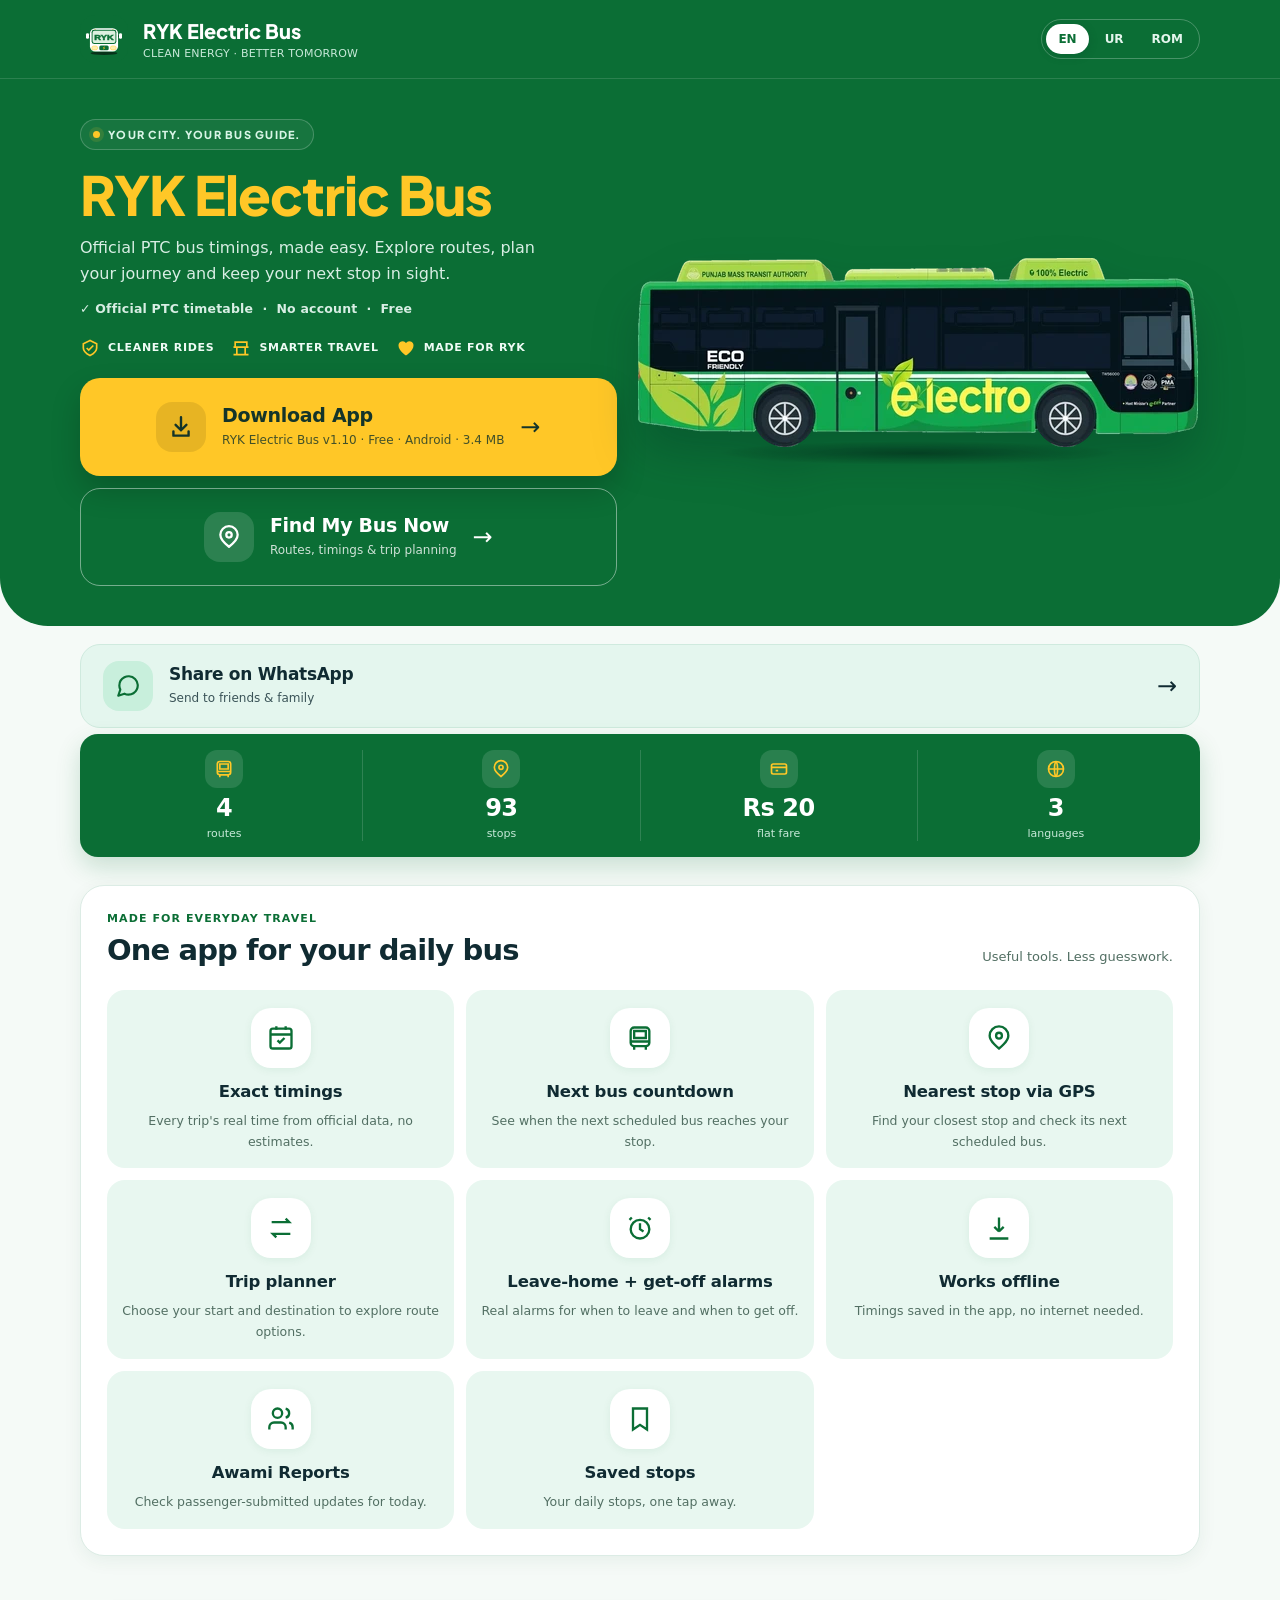
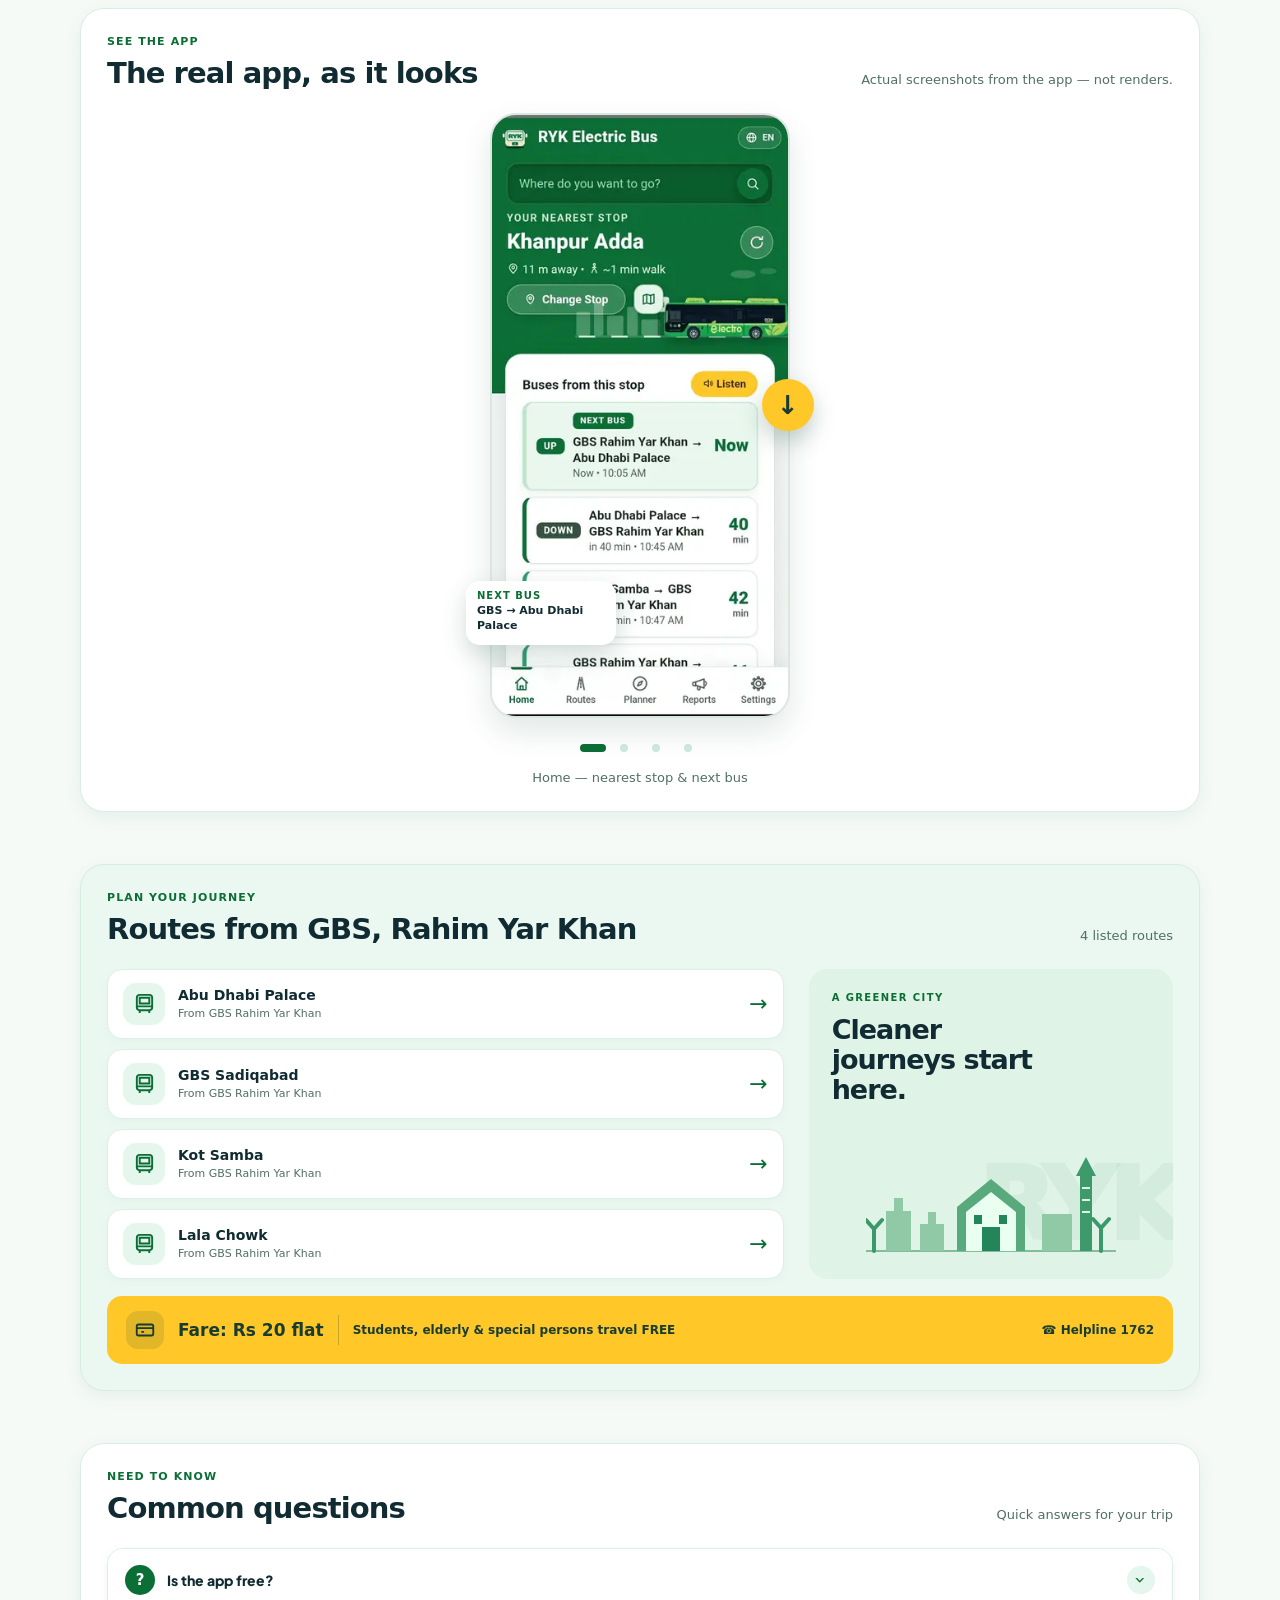
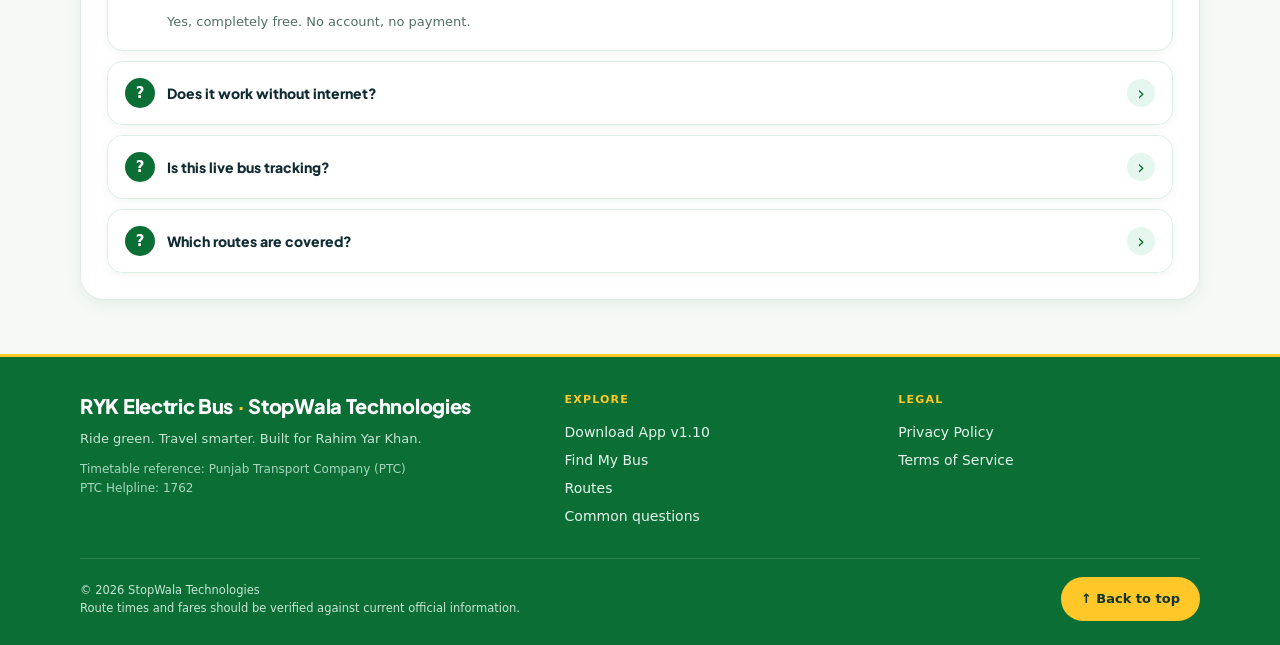
==== commit da693de9: "Web Proxy MVP — custom proxy per session" ====
--- a/index.html
+++ b/index.html
@@ -18,7 +18,19 @@
 <meta name="twitter:image" content="https://rykbus.dpdns.org/og-image.jpg">
 <link rel="canonical" href="https://rykbus.dpdns.org/">
 <meta name="keywords" content="RYK Electric Bus, Rahim Yar Khan electric bus, PTC Electric Bus, RYK bus timings, Rahim Yar Khan bus routes, GBS Rahim Yar Khan, Abu Dhabi Palace bus, Sadiqabad bus, Kot Samba bus, Lala Chowk bus, eTransit Punjab">
-<script type="application/ld+json">{"@context":"https://schema.org","@type":"MobileApplication","name":"RYK Electric Bus","applicationCategory":"TravelApplication","operatingSystem":"Android","offers":{"@type":"Offer","price":"0","priceCurrency":"PKR"},"author":{"@type":"Organization","name":"StopWala Technologies"},"inLanguage":["en","ur"],"description":"PTC Electric Bus Rahim Yar Khan timings: all 4 routes from GBS to Abu Dhabi Palace, Sadiqabad, Kot Samba & Lala Chowk. Nearest stop, planner, alarms, offline. Free."}</script>
+<script type="application/ld+json">
+{"@context":"https://schema.org","@graph":[
+{"@type":"Organization","@id":"https://rykbus.dpdns.org/#org","name":"StopWala Technologies","url":"https://rykbus.dpdns.org/","sameAs":["https://www.tiktok.com/@rykelectricbus"]},
+{"@type":"WebSite","@id":"https://rykbus.dpdns.org/#website","name":"RYK Electric Bus","url":"https://rykbus.dpdns.org/","inLanguage":["en","ur"],"publisher":{"@id":"https://rykbus.dpdns.org/#org"}},
+{"@type":"MobileApplication","name":"RYK Electric Bus","applicationCategory":"TravelApplication","operatingSystem":"Android","softwareVersion":"1.10","downloadUrl":"https://rykbus.dpdns.org/RYK-Electric-Bus-v1.10.apk","offers":{"@type":"Offer","price":"0","priceCurrency":"PKR"},"author":{"@id":"https://rykbus.dpdns.org/#org"},"inLanguage":["en","ur"],"description":"PTC Electric Bus Rahim Yar Khan timings: all 4 routes from GBS to Abu Dhabi Palace, Sadiqabad, Kot Samba & Lala Chowk. Nearest stop, planner, alarms, offline. Free."},
+{"@type":"FAQPage","mainEntity":[
+{"@type":"Question","name":"Is the app free?","acceptedAnswer":{"@type":"Answer","text":"Yes, completely free. No account, no payment."}},
+{"@type":"Question","name":"Does it work without internet?","acceptedAnswer":{"@type":"Answer","text":"Yes — timings and planner work offline. Only the map needs internet."}},
+{"@type":"Question","name":"Is this live bus tracking?","acceptedAnswer":{"@type":"Answer","text":"No. Timings come from the official PTC timetable, so buses may be early or late."}},
+{"@type":"Question","name":"Which routes are covered?","acceptedAnswer":{"@type":"Answer","text":"All 4 PTC electric bus routes starting from GBS Rahim Yar Khan."}}
+]}
+]}
+</script>
 <!-- GA4 (web-only): gtag.js loads + config fires ONLY on the real website host.
      The same files are bundled inside the Android app (appassets/local origin),
      so app usage never pollutes website analytics. Async + wrapped in try/catch
@@ -276,9 +288,9 @@
    </div>
   </div>
 <div class="hero-actions">
- <a class="action primary" href="rykbus.apk">
+ <a class="action primary" href="RYK-Electric-Bus-v1.10.apk">
   <span class="action-icon"><svg viewBox="0 0 24 24" fill="none" stroke="currentColor" stroke-width="2.2" stroke-linecap="round" stroke-linejoin="round"><path d="M12 3v12m-5-5 5 5 5-5"/><path d="M5 16v4h14v-4"/></svg></span>
-  <span class="action-text"><strong data-en="Download App" data-ur="ایپ ڈاؤن لوڈ کریں" data-rom="App Download Karein">Download App</strong><small data-en="Free · Android · 3.4 MB" data-ur="مفت · اینڈرائیڈ · 3.4 MB" data-rom="Free · Android · 3.4 MB">Free · Android · 3.4 MB</small></span><span class="arrow">→</span>
+  <span class="action-text"><strong data-en="Download App" data-ur="ایپ ڈاؤن لوڈ کریں" data-rom="App Download Karein">Download App</strong><small data-en="RYK Electric Bus v1.10 · Free · Android · 3.4 MB" data-ur="RYK Electric Bus v1.10 · مفت · اینڈرائیڈ · 3.4 MB" data-rom="RYK Electric Bus v1.10 · Free · Android · 3.4 MB">RYK Electric Bus v1.10 · Free · Android · 3.4 MB</small></span><span class="arrow">→</span>
  </a>
  <a class="action secondary" href="app.html">
   <span class="action-icon"><svg viewBox="0 0 24 24" fill="none" stroke="currentColor" stroke-width="2.1" stroke-linecap="round" stroke-linejoin="round"><path d="M20 10c0 5-8 11-8 11S4 15 4 10a8 8 0 1 1 16 0Z"/><circle cx="12" cy="10" r="2.5"/></svg></span>
@@ -334,7 +346,7 @@
   <div class="car-wrap">
    <div class="car-phone"><img id="carImg" src="shot-home-en.webp" width="360" height="731" alt="App screenshot"></div>
    <div class="car-float"><b>NEXT BUS</b><span>GBS → Abu Dhabi Palace</span></div>
-   <a class="car-badge" href="rykbus.apk" aria-label="Download app">↓</a>
+   <a class="car-badge" href="RYK-Electric-Bus-v1.10.apk" aria-label="Download app">↓</a>
   </div>
   <div class="car-dots"><button class="on" data-slide="0" aria-label="Slide 1"></button><button data-slide="1" aria-label="Slide 2"></button><button data-slide="2" aria-label="Slide 3"></button><button data-slide="3" aria-label="Slide 4"></button></div>
   <p class="car-cap" id="carCap">Home — nearest stop &amp; next bus</p>
@@ -376,14 +388,14 @@
  <div class="container">
   <div class="foot-grid">
    <div><div class="foot-brand">RYK Electric Bus <span style="color:#FFC727">·</span> StopWala Technologies</div><div class="foot-tag">Ride green. Travel smarter. Built for Rahim Yar Khan.</div><div class="foot-ref">Timetable reference: Punjab Transport Company (PTC)<br>PTC Helpline: 1762</div></div>
-   <div class="foot-col"><h4 data-en="Explore" data-ur="مزید دیکھیں" data-rom="Mazeed dekhein">Explore</h4><a href="rykbus.apk" data-en="Download App" data-ur="ایپ ڈاؤن لوڈ کریں" data-rom="App Download Karein">Download App</a><a href="app.html" data-en="Find My Bus" data-ur="اپنی بس تلاش کریں" data-rom="Apni Bus Dhoondein">Find My Bus</a><a href="#routes" data-en="Routes" data-ur="روٹس" data-rom="Routes">Routes</a><a href="#faq" data-en="Common questions" data-ur="عام سوالات" data-rom="Aam sawalat">Common questions</a></div>
+   <div class="foot-col"><h4 data-en="Explore" data-ur="مزید دیکھیں" data-rom="Mazeed dekhein">Explore</h4><a href="download.html" data-en="Download App v1.10" data-ur="ایپ ڈاؤن لوڈ کریں v1.10" data-rom="App Download Karein v1.10">Download App v1.10</a><a href="app.html" data-en="Find My Bus" data-ur="اپنی بس تلاش کریں" data-rom="Apni Bus Dhoondein">Find My Bus</a><a href="#routes" data-en="Routes" data-ur="روٹس" data-rom="Routes">Routes</a><a href="#faq" data-en="Common questions" data-ur="عام سوالات" data-rom="Aam sawalat">Common questions</a></div>
    <div class="foot-col"><h4 data-en="Legal" data-ur="قانونی" data-rom="Qanooni">Legal</h4><a href="privacy.html" data-en="Privacy Policy" data-ur="رازداری کی پالیسی" data-rom="Privacy Policy">Privacy Policy</a><a href="terms.html" data-en="Terms of Service" data-ur="شرائط و ضوابط" data-rom="Terms of Service">Terms of Service</a></div>
   </div>
   <div class="foot-bottom"><span>© <span id="year"></span> StopWala Technologies<br>Route times and fares should be verified against current official information.</span><a class="to-top" href="#top" onclick="window.scrollTo({top:0,behavior:'smooth'});return false" data-en="↑ Back to top" data-ur="↑ اوپر جائیں" data-rom="↑ Upar jayein">↑ Back to top</a></div>
  </div>
 </footer>
 <div class="sticky-dl" id="stickyDl">
- <a href="rykbus.apk"><strong data-en="Download App" data-ur="ایپ ڈاؤن لوڈ کریں" data-rom="App Download Karein">Download App</strong><small data-en="Free · Android" data-ur="مفت · اینڈرائڈ" data-rom="Free · Android">Free · Android</small></a>
+ <a href="RYK-Electric-Bus-v1.10.apk"><strong data-en="Download App" data-ur="ایپ ڈاؤن لوڈ کریں" data-rom="App Download Karein">Download App</strong><small data-en="v1.10 · Free · Android" data-ur="v1.10 · مفت · اینڈرائڈ" data-rom="v1.10 · Free · Android">v1.10 · Free · Android</small></a>
  <button class="sticky-x" aria-label="Dismiss">×</button>
 </div>
 <script>
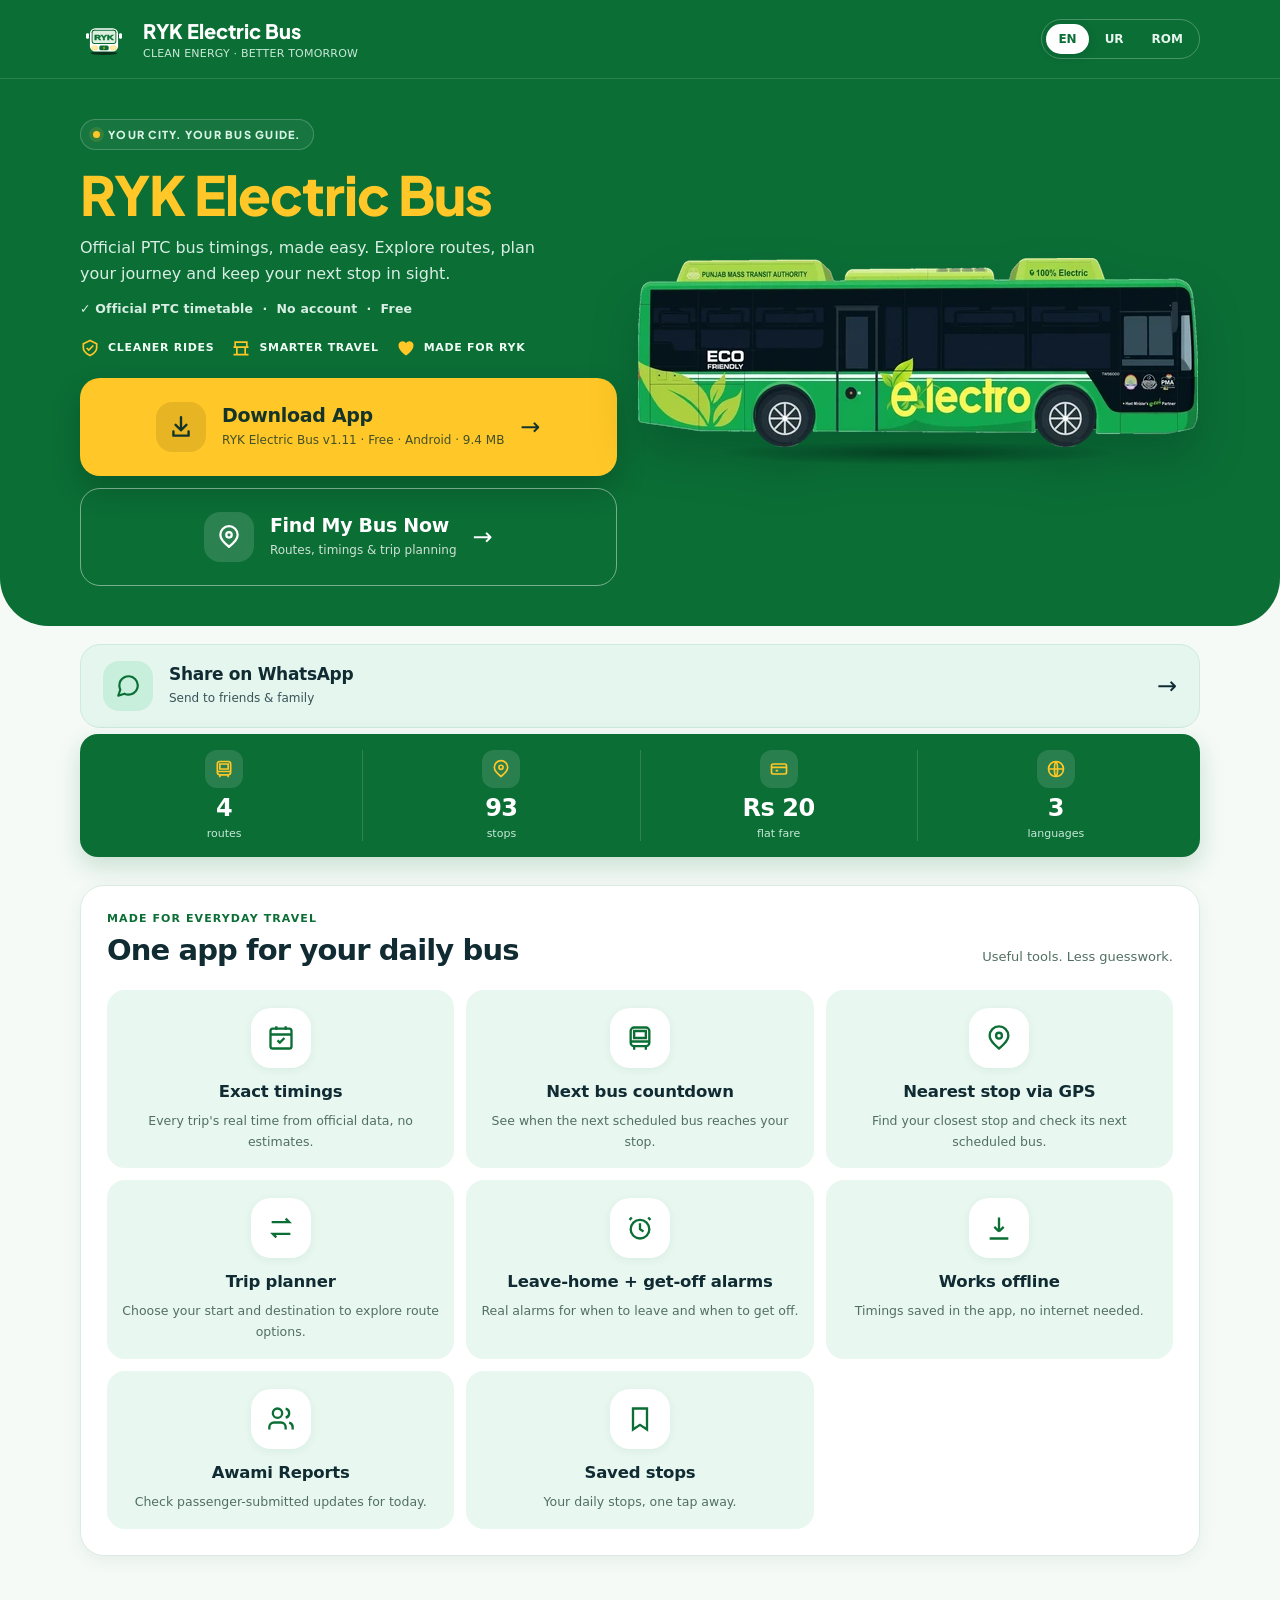
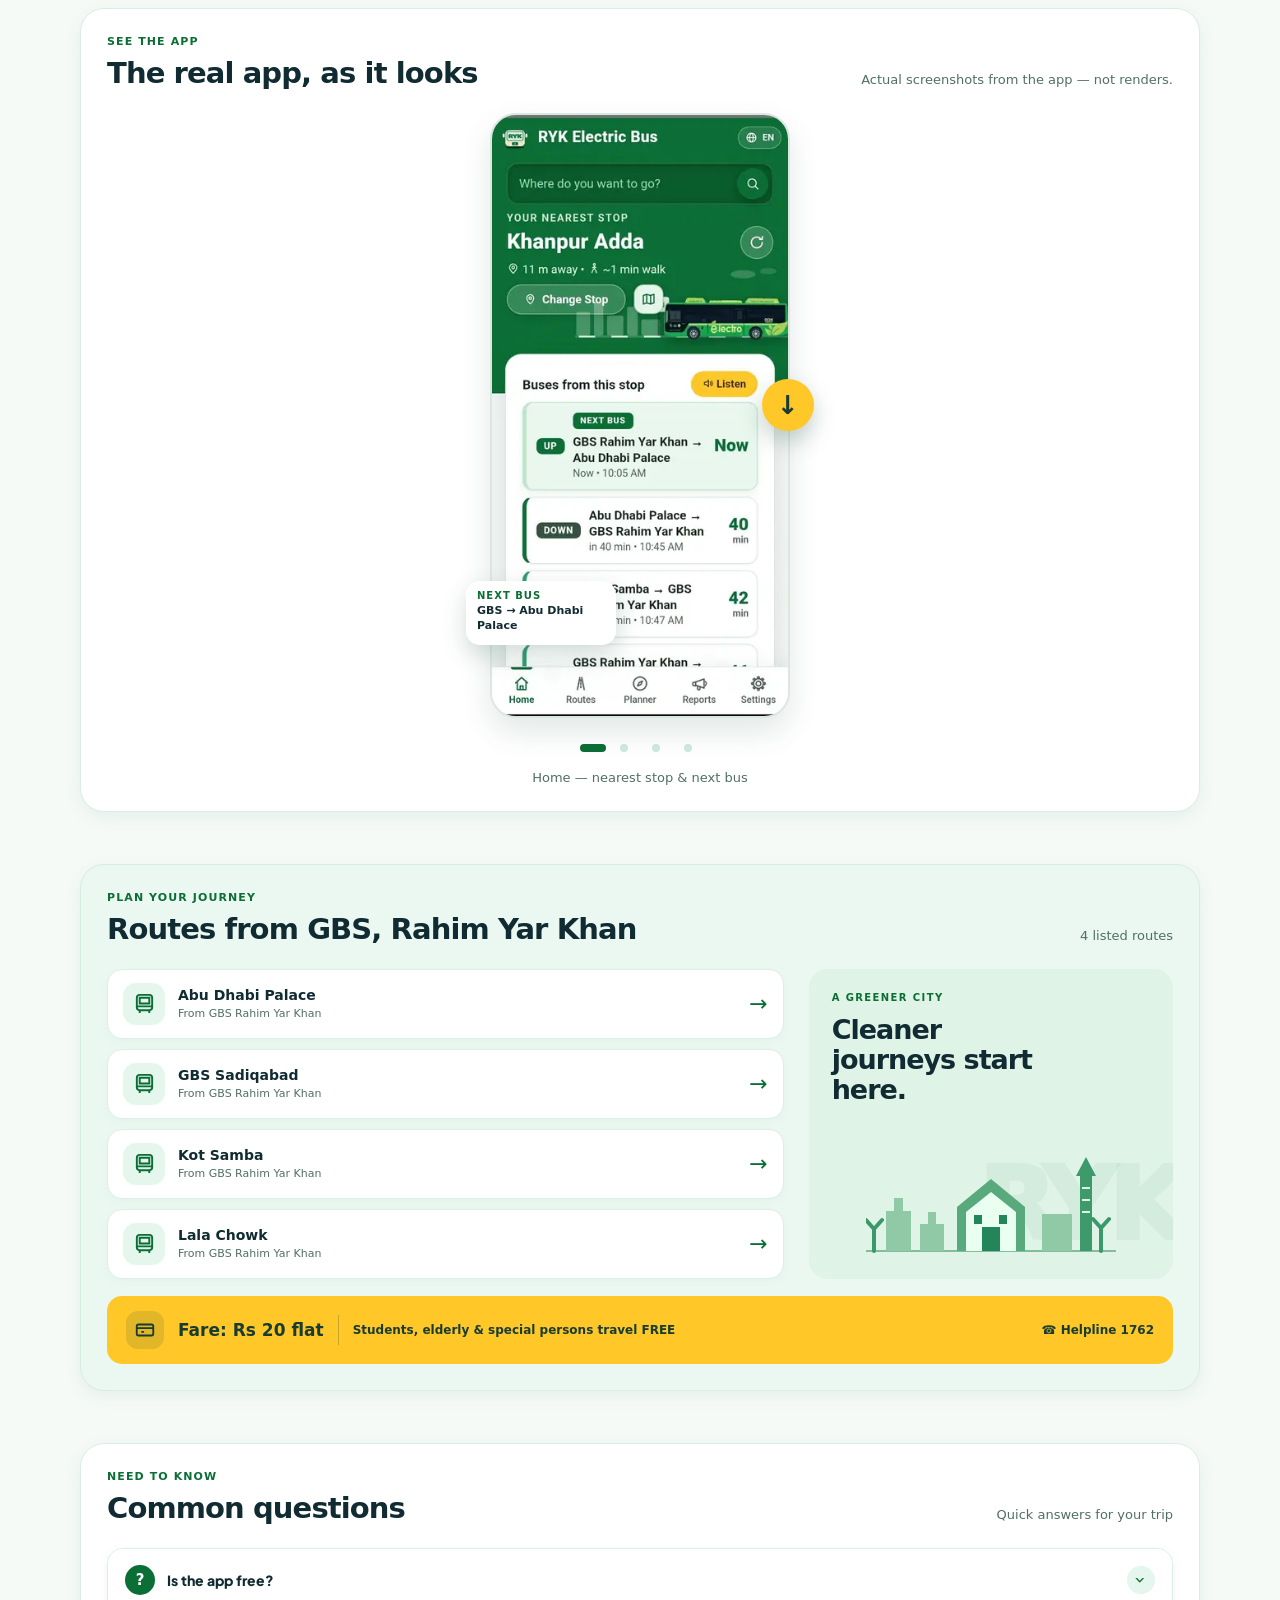
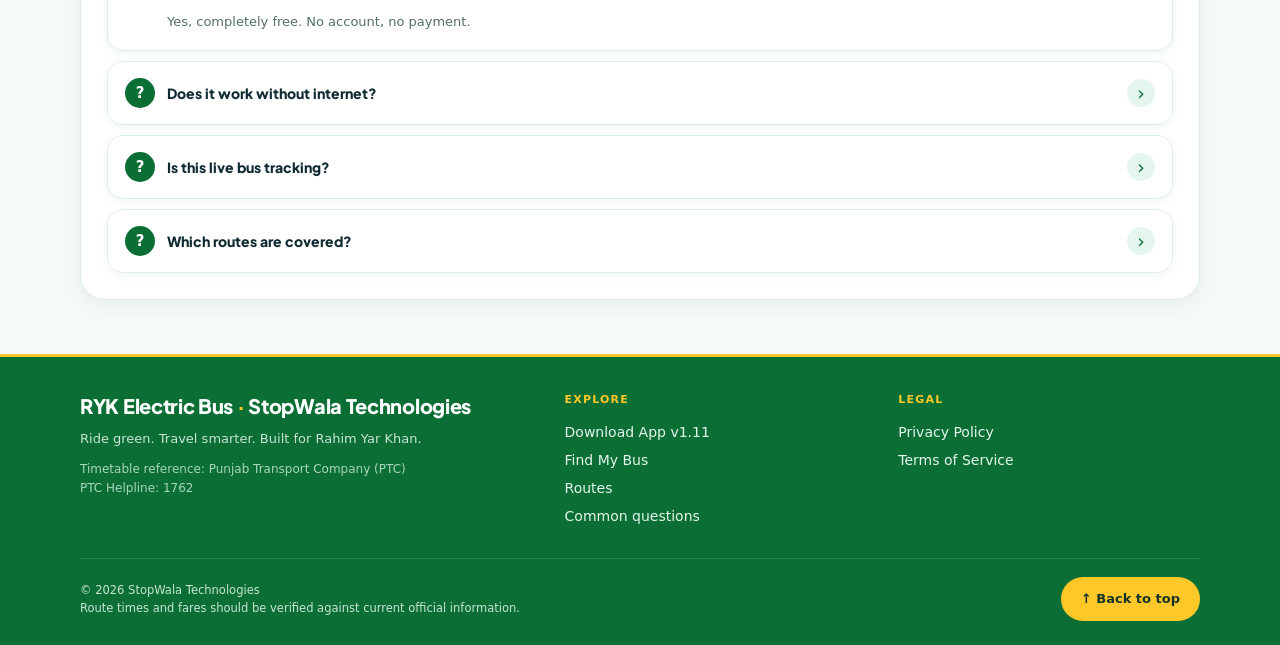
==== commit 8642cb73: "Web Proxy MVP — custom proxy per session" ====
--- a/index.html
+++ b/index.html
@@ -2,6 +2,9 @@
 <html lang="en">
 <head>
 <meta charset="UTF-8">
+<meta http-equiv="Cache-Control" content="no-cache, no-store, must-revalidate">
+<meta http-equiv="Pragma" content="no-cache">
+<meta http-equiv="Expires" content="0">
 <meta name="viewport" content="width=device-width, initial-scale=1">
 <title>RYK Electric Bus — Rahim Yar Khan Bus Timings & Routes</title>
 <meta name="description" content="PTC Electric Bus Rahim Yar Khan timings: all 4 routes from GBS to Abu Dhabi Palace, Sadiqabad, Kot Samba & Lala Chowk. Nearest stop, planner, alarms, offline. Free.">
@@ -22,7 +25,7 @@
 {"@context":"https://schema.org","@graph":[
 {"@type":"Organization","@id":"https://rykbus.dpdns.org/#org","name":"StopWala Technologies","url":"https://rykbus.dpdns.org/","sameAs":["https://www.tiktok.com/@rykelectricbus"]},
 {"@type":"WebSite","@id":"https://rykbus.dpdns.org/#website","name":"RYK Electric Bus","url":"https://rykbus.dpdns.org/","inLanguage":["en","ur"],"publisher":{"@id":"https://rykbus.dpdns.org/#org"}},
-{"@type":"MobileApplication","name":"RYK Electric Bus","applicationCategory":"TravelApplication","operatingSystem":"Android","softwareVersion":"1.10","downloadUrl":"https://rykbus.dpdns.org/RYK-Electric-Bus-v1.10.apk","offers":{"@type":"Offer","price":"0","priceCurrency":"PKR"},"author":{"@id":"https://rykbus.dpdns.org/#org"},"inLanguage":["en","ur"],"description":"PTC Electric Bus Rahim Yar Khan timings: all 4 routes from GBS to Abu Dhabi Palace, Sadiqabad, Kot Samba & Lala Chowk. Nearest stop, planner, alarms, offline. Free."},
+{"@type":"MobileApplication","name":"RYK Electric Bus","applicationCategory":"TravelApplication","operatingSystem":"Android","softwareVersion":"1.11","downloadUrl":"https://rykbus.dpdns.org/RYK-Electric-Bus-v1.11.apk","offers":{"@type":"Offer","price":"0","priceCurrency":"PKR"},"author":{"@id":"https://rykbus.dpdns.org/#org"},"inLanguage":["en","ur"],"description":"PTC Electric Bus Rahim Yar Khan timings: all 4 routes from GBS to Abu Dhabi Palace, Sadiqabad, Kot Samba & Lala Chowk. Nearest stop, planner, alarms, offline. Free."},
 {"@type":"FAQPage","mainEntity":[
 {"@type":"Question","name":"Is the app free?","acceptedAnswer":{"@type":"Answer","text":"Yes, completely free. No account, no payment."}},
 {"@type":"Question","name":"Does it work without internet?","acceptedAnswer":{"@type":"Answer","text":"Yes — timings and planner work offline. Only the map needs internet."}},
@@ -185,11 +188,11 @@
  .container{width:min(100% - 28px,560px)}
  .nav{min-height:68px;gap:10px}.brandmark{width:42px;height:42px;border-radius:13px}.brandmark img{width:42px;height:42px}
  .brand h1{font-size:13px}.brand p{font-size:9px}.lang button{padding:7px 8px;font-size:10px}
- .hero-grid{flex:1;display:flex;flex-direction:column;align-items:stretch;grid-template-columns:1fr;gap:0;padding-top:24px;padding-bottom:0;min-height:auto}.hero-actions{margin-top:18px}
+ .hero-grid{flex:1;display:flex;flex-direction:column;align-items:stretch;justify-content:space-between;grid-template-columns:1fr;gap:0;padding-top:24px;padding-bottom:0;min-height:auto}.hero-actions{margin-top:18px}
  .hero h2{font-size:clamp(32px,9vw,48px);letter-spacing:-.5px;margin-top:12px}
  .hero-copy{font-size:14px;max-width:420px}
  .hero-points{margin-top:14px;gap:8px}.hero-point{gap:6px}.hero-point svg{width:16px;height:16px}
- .bus-stage{margin-top:auto;min-height:0;display:block}.bus-wrap{max-width:340px;margin:0 auto}
+ .bus-stage{min-height:0;display:block}.bus-wrap{max-width:340px;margin:0 auto}
  .actions{gap:10px;padding-top:12px;padding-bottom:15px}
  .hero{display:flex;flex-direction:column;border-radius:0;min-height:calc(100vh - 68px);min-height:calc(100svh - 68px)} .road{display:block;flex:none;height:64px;background:#262626;margin-top:-8px;position:relative;overflow:hidden;width:100%}.road .lane{position:absolute;left:0;right:0;top:50%;height:4px;transform:translateY(-50%);background:repeating-linear-gradient(90deg,var(--yellow) 0 26px,transparent 26px 52px)}.bus-ground{display:none}
  @media(max-width:760px) and (min-height:850px){.hero-stats{display:grid;grid-template-columns:1fr 1fr;gap:10px;margin-top:18px}.hero-stats .hs{background:#ffffff14;border:1px solid #ffffff2e;border-radius:14px;padding:12px 14px;text-align:center}.hero-stats .hs b{display:block;font-size:20px;color:#fff;line-height:1}.hero-stats .hs span{font-size:11px;color:#c8e9d9}section.stats{display:none}}
@@ -288,9 +291,9 @@
    </div>
   </div>
 <div class="hero-actions">
- <a class="action primary" href="RYK-Electric-Bus-v1.10.apk">
+ <a class="action primary" href="RYK-Electric-Bus-v1.11.apk">
   <span class="action-icon"><svg viewBox="0 0 24 24" fill="none" stroke="currentColor" stroke-width="2.2" stroke-linecap="round" stroke-linejoin="round"><path d="M12 3v12m-5-5 5 5 5-5"/><path d="M5 16v4h14v-4"/></svg></span>
-  <span class="action-text"><strong data-en="Download App" data-ur="ایپ ڈاؤن لوڈ کریں" data-rom="App Download Karein">Download App</strong><small data-en="RYK Electric Bus v1.10 · Free · Android · 3.4 MB" data-ur="RYK Electric Bus v1.10 · مفت · اینڈرائیڈ · 3.4 MB" data-rom="RYK Electric Bus v1.10 · Free · Android · 3.4 MB">RYK Electric Bus v1.10 · Free · Android · 3.4 MB</small></span><span class="arrow">→</span>
+  <span class="action-text"><strong data-en="Download App" data-ur="ایپ ڈاؤن لوڈ کریں" data-rom="App Download Karein">Download App</strong><small data-en="RYK Electric Bus v1.11 · Free · Android · 9.4 MB" data-ur="RYK Electric Bus v1.11 · مفت · اینڈرائیڈ · 9.4 MB" data-rom="RYK Electric Bus v1.11 · Free · Android · 9.4 MB">RYK Electric Bus v1.11 · Free · Android · 9.4 MB</small></span><span class="arrow">→</span>
  </a>
  <a class="action secondary" href="app.html">
   <span class="action-icon"><svg viewBox="0 0 24 24" fill="none" stroke="currentColor" stroke-width="2.1" stroke-linecap="round" stroke-linejoin="round"><path d="M20 10c0 5-8 11-8 11S4 15 4 10a8 8 0 1 1 16 0Z"/><circle cx="12" cy="10" r="2.5"/></svg></span>
@@ -346,7 +349,7 @@
   <div class="car-wrap">
    <div class="car-phone"><img id="carImg" src="shot-home-en.webp" width="360" height="731" alt="App screenshot"></div>
    <div class="car-float"><b>NEXT BUS</b><span>GBS → Abu Dhabi Palace</span></div>
-   <a class="car-badge" href="RYK-Electric-Bus-v1.10.apk" aria-label="Download app">↓</a>
+   <a class="car-badge" href="RYK-Electric-Bus-v1.11.apk" aria-label="Download app">↓</a>
   </div>
   <div class="car-dots"><button class="on" data-slide="0" aria-label="Slide 1"></button><button data-slide="1" aria-label="Slide 2"></button><button data-slide="2" aria-label="Slide 3"></button><button data-slide="3" aria-label="Slide 4"></button></div>
   <p class="car-cap" id="carCap">Home — nearest stop &amp; next bus</p>
@@ -388,14 +391,14 @@
  <div class="container">
   <div class="foot-grid">
    <div><div class="foot-brand">RYK Electric Bus <span style="color:#FFC727">·</span> StopWala Technologies</div><div class="foot-tag">Ride green. Travel smarter. Built for Rahim Yar Khan.</div><div class="foot-ref">Timetable reference: Punjab Transport Company (PTC)<br>PTC Helpline: 1762</div></div>
-   <div class="foot-col"><h4 data-en="Explore" data-ur="مزید دیکھیں" data-rom="Mazeed dekhein">Explore</h4><a href="download.html" data-en="Download App v1.10" data-ur="ایپ ڈاؤن لوڈ کریں v1.10" data-rom="App Download Karein v1.10">Download App v1.10</a><a href="app.html" data-en="Find My Bus" data-ur="اپنی بس تلاش کریں" data-rom="Apni Bus Dhoondein">Find My Bus</a><a href="#routes" data-en="Routes" data-ur="روٹس" data-rom="Routes">Routes</a><a href="#faq" data-en="Common questions" data-ur="عام سوالات" data-rom="Aam sawalat">Common questions</a></div>
+   <div class="foot-col"><h4 data-en="Explore" data-ur="مزید دیکھیں" data-rom="Mazeed dekhein">Explore</h4><a href="download.html" data-en="Download App v1.11" data-ur="ایپ ڈاؤن لوڈ کریں v1.11" data-rom="App Download Karein v1.11">Download App v1.11</a><a href="app.html" data-en="Find My Bus" data-ur="اپنی بس تلاش کریں" data-rom="Apni Bus Dhoondein">Find My Bus</a><a href="#routes" data-en="Routes" data-ur="روٹس" data-rom="Routes">Routes</a><a href="#faq" data-en="Common questions" data-ur="عام سوالات" data-rom="Aam sawalat">Common questions</a></div>
    <div class="foot-col"><h4 data-en="Legal" data-ur="قانونی" data-rom="Qanooni">Legal</h4><a href="privacy.html" data-en="Privacy Policy" data-ur="رازداری کی پالیسی" data-rom="Privacy Policy">Privacy Policy</a><a href="terms.html" data-en="Terms of Service" data-ur="شرائط و ضوابط" data-rom="Terms of Service">Terms of Service</a></div>
   </div>
   <div class="foot-bottom"><span>© <span id="year"></span> StopWala Technologies<br>Route times and fares should be verified against current official information.</span><a class="to-top" href="#top" onclick="window.scrollTo({top:0,behavior:'smooth'});return false" data-en="↑ Back to top" data-ur="↑ اوپر جائیں" data-rom="↑ Upar jayein">↑ Back to top</a></div>
  </div>
 </footer>
 <div class="sticky-dl" id="stickyDl">
- <a href="RYK-Electric-Bus-v1.10.apk"><strong data-en="Download App" data-ur="ایپ ڈاؤن لوڈ کریں" data-rom="App Download Karein">Download App</strong><small data-en="v1.10 · Free · Android" data-ur="v1.10 · مفت · اینڈرائڈ" data-rom="v1.10 · Free · Android">v1.10 · Free · Android</small></a>
+ <a href="RYK-Electric-Bus-v1.11.apk"><strong data-en="Download App" data-ur="ایپ ڈاؤن لوڈ کریں" data-rom="App Download Karein">Download App</strong><small data-en="v1.11 · Free · Android" data-ur="v1.11 · مفت · اینڈرائڈ" data-rom="v1.11 · Free · Android">v1.11 · Free · Android</small></a>
  <button class="sticky-x" aria-label="Dismiss">×</button>
 </div>
 <script>
@@ -455,6 +458,9 @@
 w.addEventListener('touchend',function(e){if(x0===null)return;var t=e.changedTouches[0];var dx=t.clientX-x0,dy=t.clientY-y0;x0=null;y0=null;
 if(Math.abs(dx)>40&&Math.abs(dx)>Math.abs(dy)){carGo(carI+(dx<0?1:-1));carAuto();}},{passive:true});})();
 </script>
-<script>if("serviceWorker" in navigator){navigator.serviceWorker.register("sw.js").catch(function(){});}</script>
+<script>
+/* ryk-ver-check: page khulte hi version.json se taza version lo — purani cached page ka Download button khud theek ho jaye. Fetch fail/offline ho to hardcoded link waisa hi rehta hai. */
+(function(){try{var links=document.querySelectorAll('a[href$=".apk"]');if(!links.length||!window.fetch)return;var oldVer=null;for(var i=0;i<links.length;i++){var m=links[i].getAttribute('href').match(/-v([\d.]+)\.apk$/);if(m){oldVer=m[1];break;}}fetch('version.json?t='+Date.now()).then(function(r){if(!r.ok)throw new Error('no version');return r.json();}).then(function(v){if(!v||!v.apkUrl||!v.versionName)return;for(var j=0;j<links.length;j++){links[j].href=v.apkUrl;}if(oldVer&&v.versionName!==oldVer){var from='v'+oldVer,to='v'+v.versionName;var w=document.createTreeWalker(document.body,NodeFilter.SHOW_TEXT,null);var ns=[];while(w.nextNode())ns.push(w.currentNode);for(var k=0;k<ns.length;k++){if(ns[k].nodeValue.indexOf(from)>-1)ns[k].nodeValue=ns[k].nodeValue.split(from).join(to);}var els=document.querySelectorAll('[data-en],[data-ur],[data-rom]');var attrs=['data-en','data-ur','data-rom'];for(var a=0;a<els.length;a++){for(var b=0;b<attrs.length;b++){var val=els[a].getAttribute(attrs[b]);if(val&&val.indexOf(from)>-1)els[a].setAttribute(attrs[b],val.split(from).join(to));}}}}).catch(function(){});}catch(e){}})();
+</script>
 </body>
 </html>
